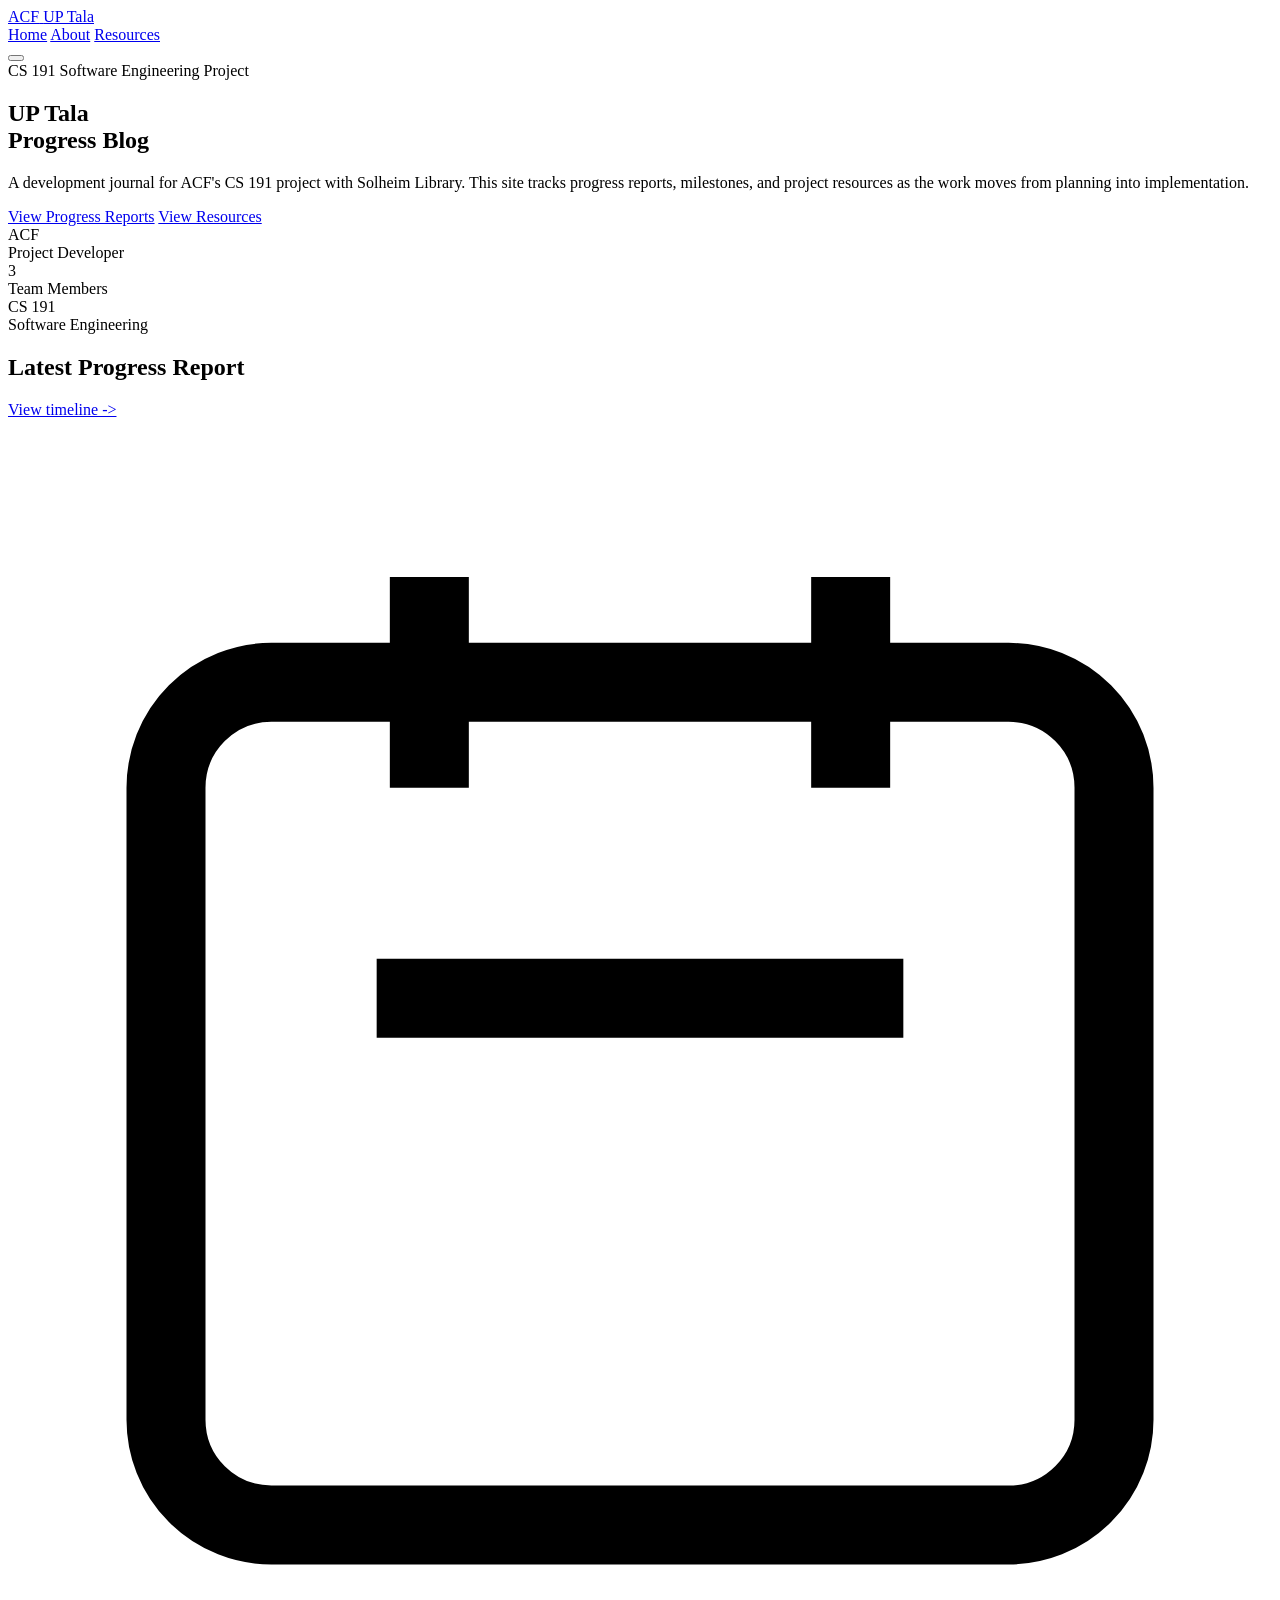
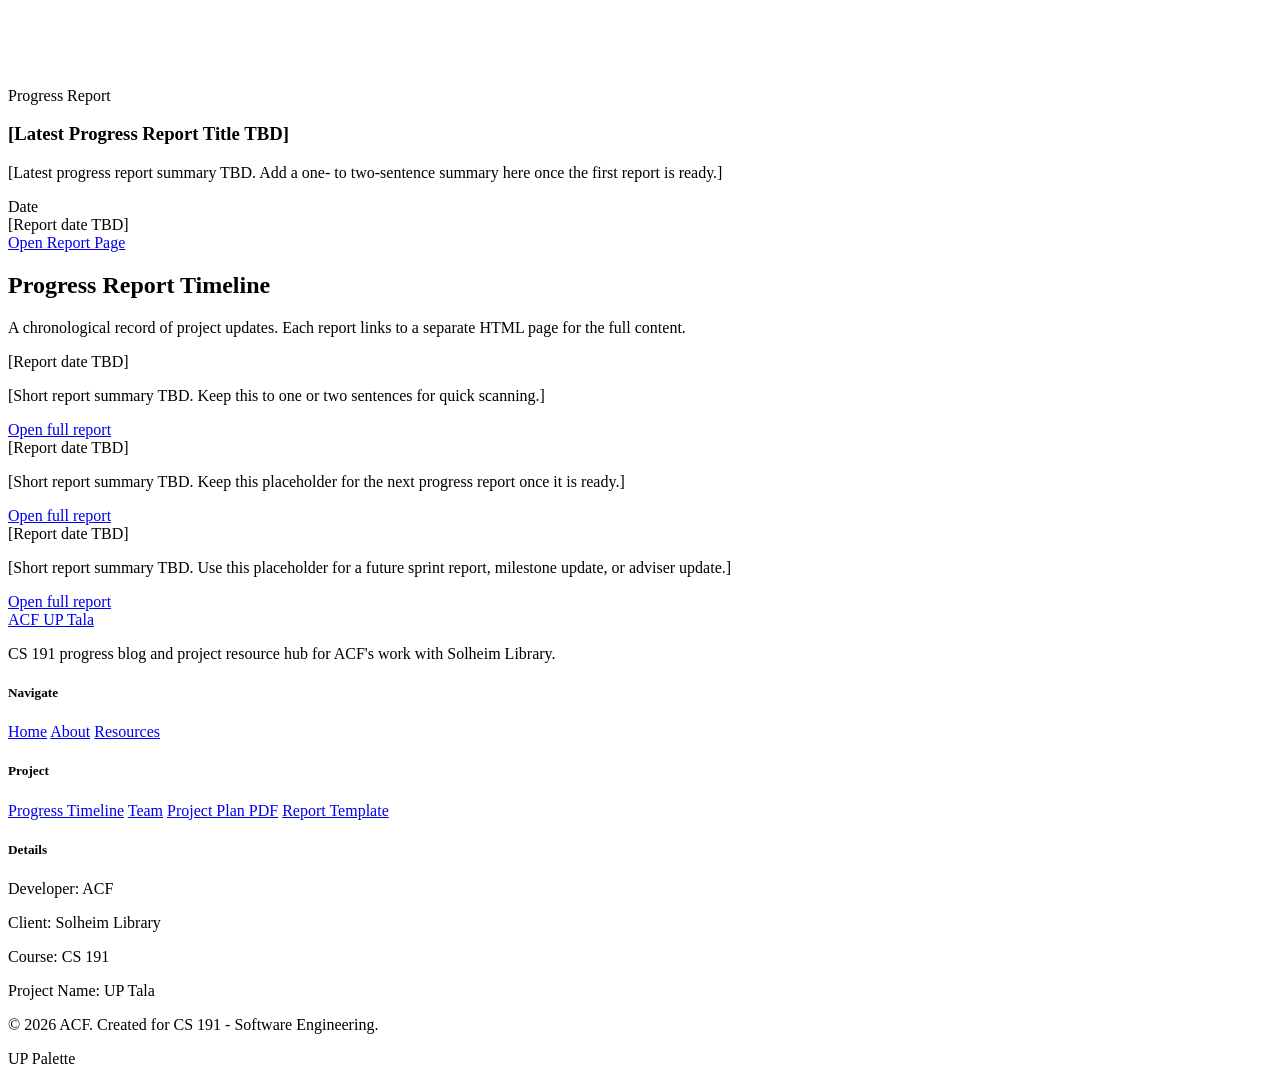
==== index.html @ 13d6b0de "Add files via upload" ====
<!DOCTYPE html>
<html lang="en">
<head>
    <meta charset="UTF-8">
    <meta name="viewport" content="width=device-width, initial-scale=1.0">
    <title>UP Tala | CS 191 Progress Blog</title>
    <link rel="stylesheet" href="css/styles.css">
    <link rel="preconnect" href="https://fonts.googleapis.com">
    <link rel="preconnect" href="https://fonts.gstatic.com" crossorigin>
    <link href="https://fonts.googleapis.com/css2?family=Inter:wght@300;400;500;600;700;800&family=Playfair+Display:wght@600;700;800&display=swap" rel="stylesheet">
</head>
<body>
    <header class="navbar">
        <div class="container nav-container">
            <a href="index.html" class="logo">
                <span class="logo-badge">ACF</span>
                <span class="logo-text">UP Tala</span>
            </a>
            <nav class="nav-links">
                <a href="index.html" class="nav-link active">Home</a>
                <a href="about.html" class="nav-link">About</a>
                <a href="resources.html" class="nav-link">Resources</a>
            </nav>
            <button class="mobile-menu-btn" aria-label="Toggle menu" aria-expanded="false">
                <span></span>
                <span></span>
                <span></span>
            </button>
        </div>
    </header>

    <section class="hero">
        <div class="container hero-content">
            <div class="hero-badge">
                <span class="badge-dot"></span>
                CS 191 Software Engineering Project
            </div>
            <h1 class="hero-title">
                UP Tala<br>
                <span class="hero-accent">Progress Blog</span>
            </h1>
            <p class="hero-subtitle">
                A development journal for ACF's CS 191 project with Solheim Library. This site tracks progress reports, milestones, and project resources as the work moves from planning into implementation.
            </p>
            <div class="hero-actions">
                <a href="#progress" class="btn btn-primary">View Progress Reports</a>
                <a href="resources.html" class="btn btn-secondary">View Resources</a>
            </div>
            <div class="hero-stats">
                <div class="stat">
                    <div class="stat-number">ACF</div>
                    <div class="stat-label">Project Developer</div>
                </div>
                <div class="stat-divider"></div>
                <div class="stat">
                    <div class="stat-number">3</div>
                    <div class="stat-label">Team Members</div>
                </div>
                <div class="stat-divider"></div>
                <div class="stat">
                    <div class="stat-number">CS 191</div>
                    <div class="stat-label">Software Engineering</div>
                </div>
            </div>
        </div>
        <div class="hero-decoration" aria-hidden="true"></div>
    </section>

    <section class="featured-section">
        <div class="container">
            <div class="section-header">
                <h2 class="section-title">Latest Progress Report</h2>
                <a href="#progress" class="section-link">View timeline -&gt;</a>
            </div>
            <article class="featured-post">
                <div class="featured-image">
                    <div class="featured-image-fallback">
                        <svg viewBox="0 0 24 24" fill="none" stroke="currentColor" stroke-width="1.5">
                            <path d="M8 7V3m8 4V3m-9 8h10M5 21h14a2 2 0 002-2V7a2 2 0 00-2-2H5a2 2 0 00-2 2v12a2 2 0 002 2z"/>
                        </svg>
                    </div>
                </div>
                <div class="featured-content">
                    <div class="post-category featured-category">Progress Report</div>
                    <h3 class="featured-title">[Latest Progress Report Title TBD]</h3>
                    <p class="featured-excerpt">[Latest progress report summary TBD. Add a one- to two-sentence summary here once the first report is ready.]</p>
                    <div class="post-meta">
                        <div>
                            <div class="author-name">Date</div>
                            <div class="post-date">[Report date TBD]</div>
                        </div>
                        <a href="report-template.html" class="btn btn-outline">Open Report Page</a>
                    </div>
                </div>
            </article>
        </div>
    </section>

    <section id="progress" class="timeline-section">
        <div class="container">
            <div class="section-header center">
                <h2 class="section-title">Progress Report Timeline</h2>
                <p class="section-subtitle">A chronological record of project updates. Each report links to a separate HTML page for the full content.</p>
            </div>
            <div class="timeline">
                <div class="timeline-item">
                    <div class="timeline-dot"></div>
                    <div class="timeline-date">[Report date TBD]</div>
                    <p class="timeline-desc">[Short report summary TBD. Keep this to one or two sentences for quick scanning.]</p>
                    <a href="report-template.html" class="timeline-link">Open full report</a>
                </div>
                <div class="timeline-item">
                    <div class="timeline-dot"></div>
                    <div class="timeline-date">[Report date TBD]</div>
                    <p class="timeline-desc">[Short report summary TBD. Keep this placeholder for the next progress report once it is ready.]</p>
                    <a href="report-template.html" class="timeline-link">Open full report</a>
                </div>
                <div class="timeline-item">
                    <div class="timeline-dot"></div>
                    <div class="timeline-date">[Report date TBD]</div>
                    <p class="timeline-desc">[Short report summary TBD. Use this placeholder for a future sprint report, milestone update, or adviser update.]</p>
                    <a href="report-template.html" class="timeline-link">Open full report</a>
                </div>
            </div>
        </div>
    </section>

    <footer class="footer">
        <div class="container footer-container">
            <div class="footer-brand">
                <a href="index.html" class="logo footer-logo">
                    <span class="logo-badge">ACF</span>
                    <span class="logo-text">UP Tala</span>
                </a>
                <p class="footer-tagline">CS 191 progress blog and project resource hub for ACF's work with Solheim Library.</p>
            </div>
            <div class="footer-links-group">
                <div class="footer-col">
                    <h5>Navigate</h5>
                    <a href="index.html" class="footer-link">Home</a>
                    <a href="about.html" class="footer-link">About</a>
                    <a href="resources.html" class="footer-link">Resources</a>
                </div>
                <div class="footer-col">
                    <h5>Project</h5>
                    <a href="index.html#progress" class="footer-link">Progress Timeline</a>
                    <a href="about.html#team" class="footer-link">Team</a>
                    <a href="resources.html" class="footer-link">Project Plan PDF</a>
                    <a href="report-template.html" class="footer-link">Report Template</a>
                </div>
                <div class="footer-col">
                    <h5>Details</h5>
                    <p class="footer-link" style="cursor:default;">Developer: ACF</p>
                    <p class="footer-link" style="cursor:default;">Client: Solheim Library</p>
                    <p class="footer-link" style="cursor:default;">Course: CS 191</p>
                    <p class="footer-link" style="cursor:default;">Project Name: UP Tala</p>
                </div>
            </div>
        </div>
        <div class="footer-bottom">
            <div class="container footer-bottom-inner">
                <p>&copy; 2026 ACF. Created for CS 191 - Software Engineering.</p>
                <div class="footer-palette">
                    <span class="swatch swatch-red" title="#7b1113 - UP Maroon"></span>
                    <span class="swatch swatch-green" title="#006837 - UP Green"></span>
                    <span class="swatch swatch-white" title="#ffffff - White"></span>
                    <span class="palette-label">UP Palette</span>
                </div>
            </div>
        </div>
    </footer>

    <script src="js/main.js"></script>
</body>
</html>
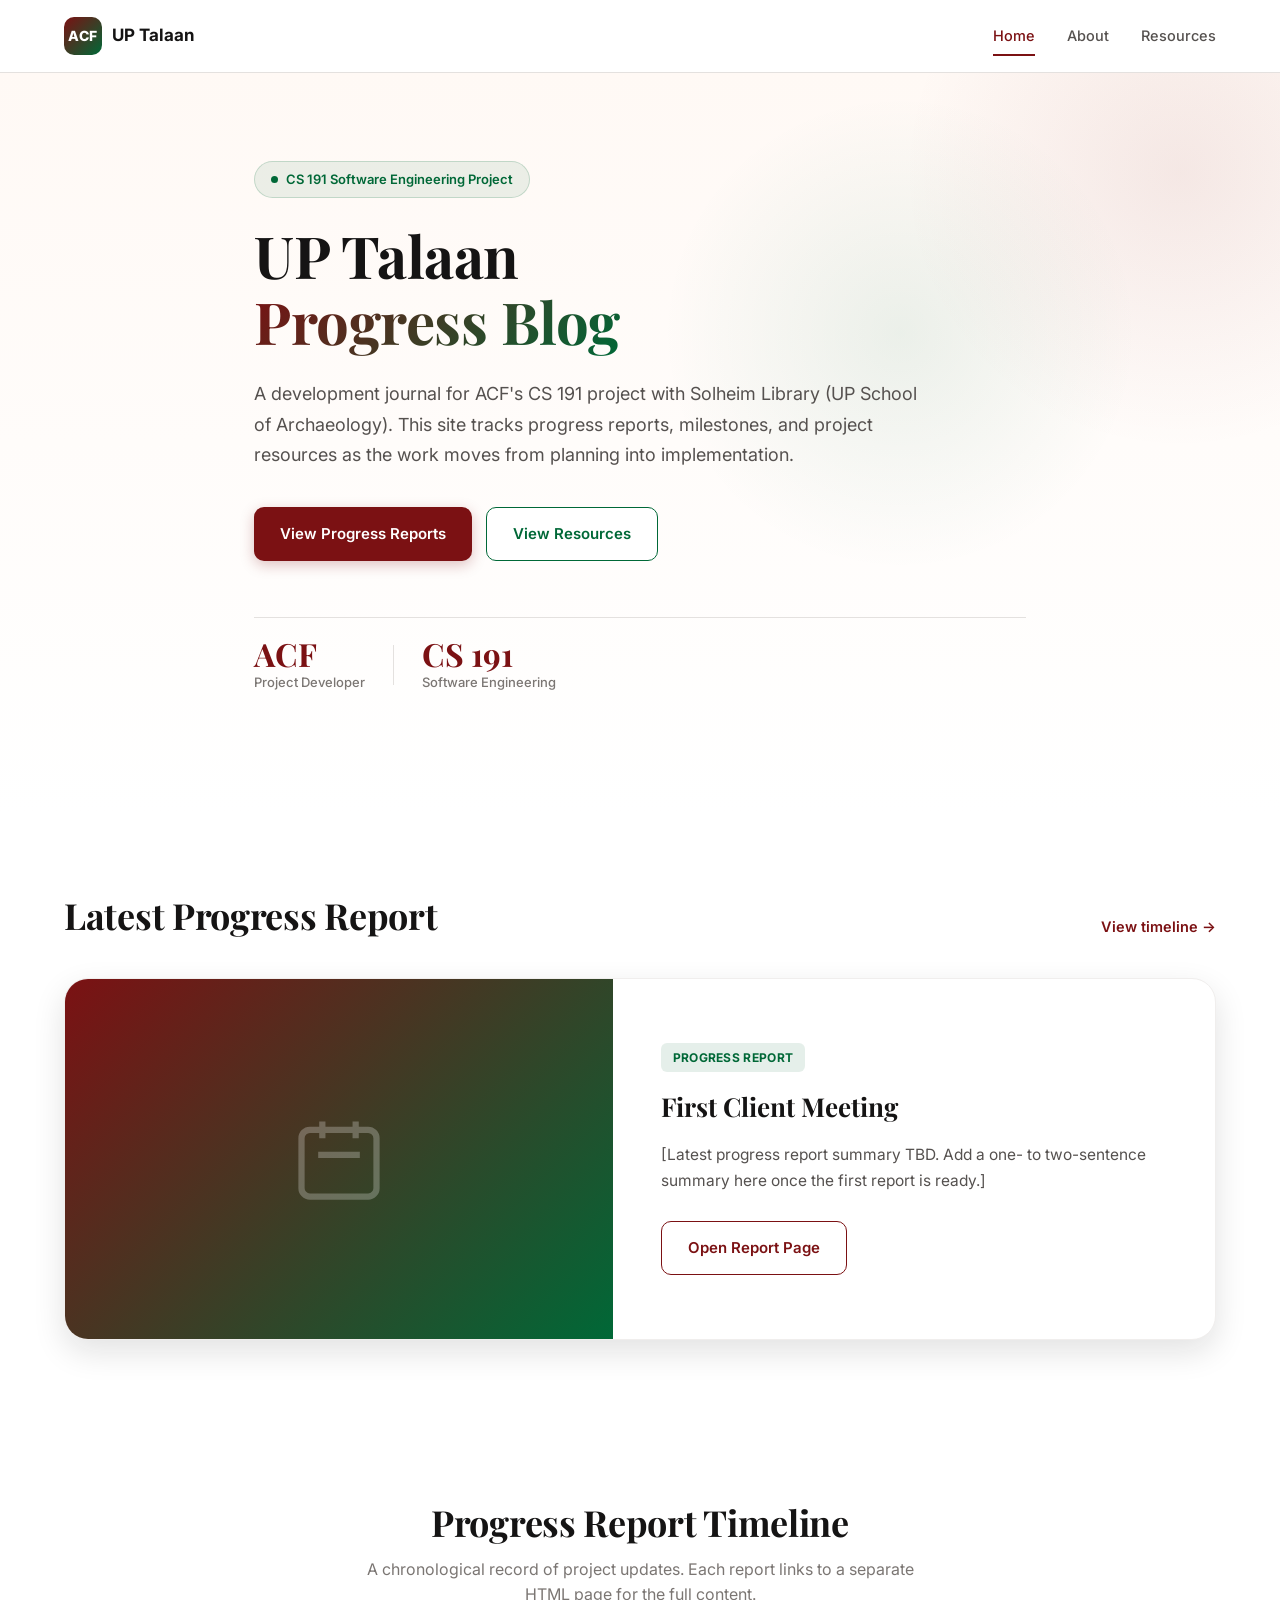
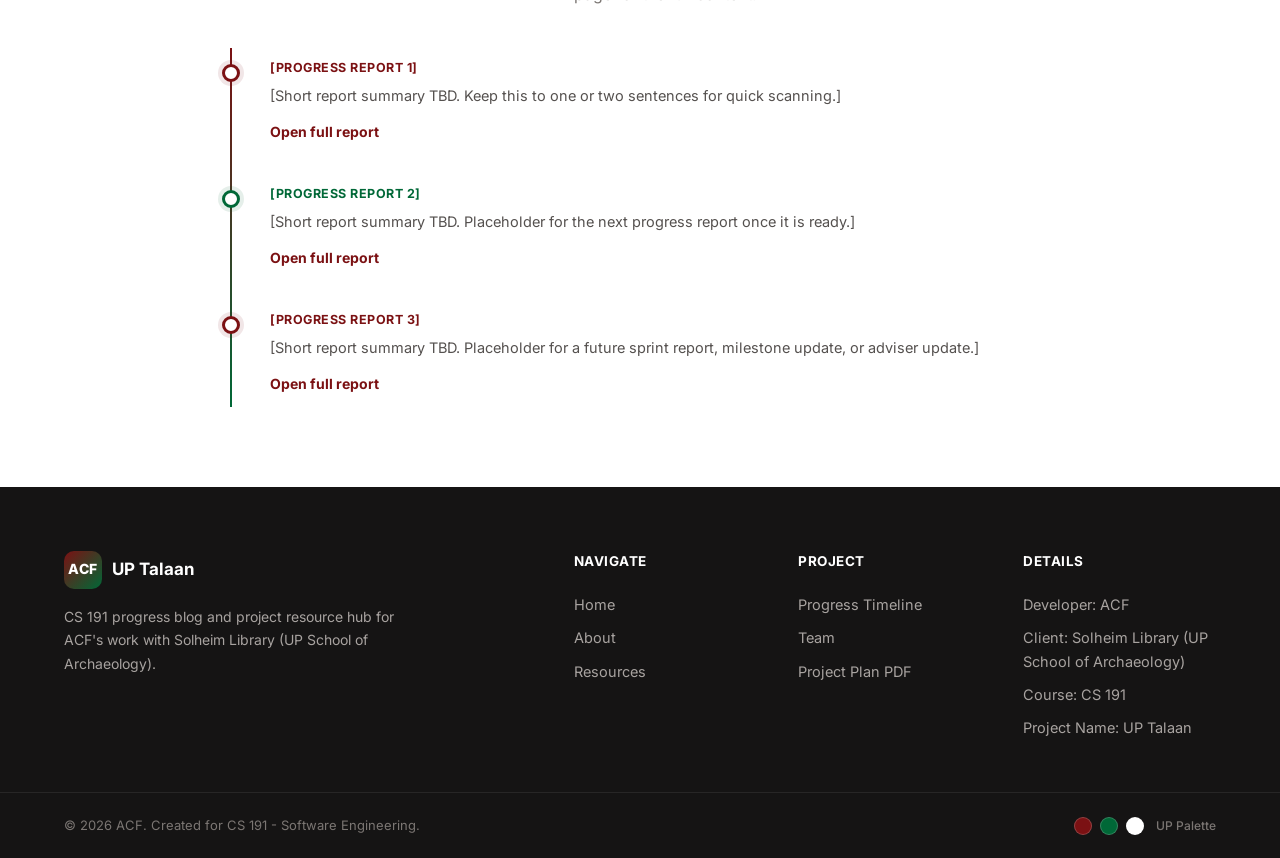
==== commit 79ca6f16: "Sana ok to" ====
--- a/index.html
+++ b/index.html
@@ -3,7 +3,7 @@
 <head>
     <meta charset="UTF-8">
     <meta name="viewport" content="width=device-width, initial-scale=1.0">
-    <title>UP Tala | CS 191 Progress Blog</title>
+    <title>UP Talaan | CS 191 Progress Blog</title>
     <link rel="stylesheet" href="css/styles.css">
     <link rel="preconnect" href="https://fonts.googleapis.com">
     <link rel="preconnect" href="https://fonts.gstatic.com" crossorigin>
@@ -14,7 +14,7 @@
         <div class="container nav-container">
             <a href="index.html" class="logo">
                 <span class="logo-badge">ACF</span>
-                <span class="logo-text">UP Tala</span>
+                <span class="logo-text">UP Talaan</span>
             </a>
             <nav class="nav-links">
                 <a href="index.html" class="nav-link active">Home</a>
@@ -36,11 +36,11 @@
                 CS 191 Software Engineering Project
             </div>
             <h1 class="hero-title">
-                UP Tala<br>
+                UP Talaan<br>
                 <span class="hero-accent">Progress Blog</span>
             </h1>
             <p class="hero-subtitle">
-                A development journal for ACF's CS 191 project with Solheim Library. This site tracks progress reports, milestones, and project resources as the work moves from planning into implementation.
+                A development journal for ACF's CS 191 project with Solheim Library (UP School of Archaeology). This site tracks progress reports, milestones, and project resources as the work moves from planning into implementation.
             </p>
             <div class="hero-actions">
                 <a href="#progress" class="btn btn-primary">View Progress Reports</a>
@@ -50,11 +50,6 @@
                 <div class="stat">
                     <div class="stat-number">ACF</div>
                     <div class="stat-label">Project Developer</div>
-                </div>
-                <div class="stat-divider"></div>
-                <div class="stat">
-                    <div class="stat-number">3</div>
-                    <div class="stat-label">Team Members</div>
                 </div>
                 <div class="stat-divider"></div>
                 <div class="stat">
@@ -82,14 +77,10 @@
                 </div>
                 <div class="featured-content">
                     <div class="post-category featured-category">Progress Report</div>
-                    <h3 class="featured-title">[Latest Progress Report Title TBD]</h3>
+                    <h3 class="featured-title">First Client Meeting</h3>
                     <p class="featured-excerpt">[Latest progress report summary TBD. Add a one- to two-sentence summary here once the first report is ready.]</p>
                     <div class="post-meta">
-                        <div>
-                            <div class="author-name">Date</div>
-                            <div class="post-date">[Report date TBD]</div>
-                        </div>
-                        <a href="report-template.html" class="btn btn-outline">Open Report Page</a>
+                        <a href="reports/report-1.html" class="btn btn-outline">Open Report Page</a>
                     </div>
                 </div>
             </article>
@@ -105,21 +96,21 @@
             <div class="timeline">
                 <div class="timeline-item">
                     <div class="timeline-dot"></div>
-                    <div class="timeline-date">[Report date TBD]</div>
+                    <div class="timeline-date">[PROGRESS REPORT 1]</div>
                     <p class="timeline-desc">[Short report summary TBD. Keep this to one or two sentences for quick scanning.]</p>
-                    <a href="report-template.html" class="timeline-link">Open full report</a>
+                    <a href="reports/report-1.html" class="timeline-link">Open full report</a>
                 </div>
                 <div class="timeline-item">
                     <div class="timeline-dot"></div>
-                    <div class="timeline-date">[Report date TBD]</div>
-                    <p class="timeline-desc">[Short report summary TBD. Keep this placeholder for the next progress report once it is ready.]</p>
-                    <a href="report-template.html" class="timeline-link">Open full report</a>
+                    <div class="timeline-date">[PROGRESS REPORT 2]</div>
+                    <p class="timeline-desc">[Short report summary TBD. Placeholder for the next progress report once it is ready.]</p>
+                    <a class="timeline-link">Open full report</a>
                 </div>
                 <div class="timeline-item">
                     <div class="timeline-dot"></div>
-                    <div class="timeline-date">[Report date TBD]</div>
-                    <p class="timeline-desc">[Short report summary TBD. Use this placeholder for a future sprint report, milestone update, or adviser update.]</p>
-                    <a href="report-template.html" class="timeline-link">Open full report</a>
+                    <div class="timeline-date">[PROGRESS REPORT 3]</div>
+                    <p class="timeline-desc">[Short report summary TBD. Placeholder for a future sprint report, milestone update, or adviser update.]</p>
+                    <a class="timeline-link">Open full report</a>
                 </div>
             </div>
         </div>
@@ -130,9 +121,9 @@
             <div class="footer-brand">
                 <a href="index.html" class="logo footer-logo">
                     <span class="logo-badge">ACF</span>
-                    <span class="logo-text">UP Tala</span>
+                    <span class="logo-text">UP Talaan</span>
                 </a>
-                <p class="footer-tagline">CS 191 progress blog and project resource hub for ACF's work with Solheim Library.</p>
+                <p class="footer-tagline">CS 191 progress blog and project resource hub for ACF's work with Solheim Library (UP School of Archaeology).</p>
             </div>
             <div class="footer-links-group">
                 <div class="footer-col">
@@ -146,14 +137,13 @@
                     <a href="index.html#progress" class="footer-link">Progress Timeline</a>
                     <a href="about.html#team" class="footer-link">Team</a>
                     <a href="resources.html" class="footer-link">Project Plan PDF</a>
-                    <a href="report-template.html" class="footer-link">Report Template</a>
                 </div>
                 <div class="footer-col">
                     <h5>Details</h5>
                     <p class="footer-link" style="cursor:default;">Developer: ACF</p>
-                    <p class="footer-link" style="cursor:default;">Client: Solheim Library</p>
+                    <p class="footer-link" style="cursor:default;">Client: Solheim Library (UP School of Archaeology)</p>
                     <p class="footer-link" style="cursor:default;">Course: CS 191</p>
-                    <p class="footer-link" style="cursor:default;">Project Name: UP Tala</p>
+                    <p class="footer-link" style="cursor:default;">Project Name: UP Talaan</p>
                 </div>
             </div>
         </div>
--- a/css/styles.css
+++ b/css/styles.css
@@ -0,0 +1,1274 @@
+:root {
+    --up-maroon: #7b1113;
+    --up-maroon-dark: #5c0c0e;
+    --up-maroon-light: #a13a3c;
+    --up-green: #006837;
+    --up-green-dark: #004d28;
+    --up-green-light: #2f8c5f;
+    --white: #ffffff;
+    --cream: #fff9f5;
+    --gray-50: #f8f7f6;
+    --gray-100: #f0eeed;
+    --gray-200: #e4e1df;
+    --gray-300: #cdc9c6;
+    --gray-400: #a8a3a0;
+    --gray-500: #7b7673;
+    --gray-600: #55514f;
+    --gray-700: #3a3736;
+    --gray-800: #252322;
+    --gray-900: #151414;
+    --shadow-sm: 0 1px 2px rgba(20, 16, 14, 0.05);
+    --shadow-md: 0 4px 12px rgba(20, 16, 14, 0.08);
+    --shadow-lg: 0 12px 32px rgba(20, 16, 14, 0.12);
+    --shadow-xl: 0 24px 64px rgba(20, 16, 14, 0.18);
+    --radius-sm: 6px;
+    --radius-md: 10px;
+    --radius-lg: 16px;
+    --radius-xl: 24px;
+    --font-sans: 'Inter', system-ui, -apple-system, sans-serif;
+    --font-serif: 'Playfair Display', Georgia, serif;
+}
+
+* {
+    box-sizing: border-box;
+    margin: 0;
+    padding: 0;
+}
+
+html {
+    scroll-behavior: smooth;
+}
+
+body {
+    font-family: var(--font-sans);
+    color: var(--gray-800);
+    background: var(--white);
+    line-height: 1.6;
+    -webkit-font-smoothing: antialiased;
+    -moz-osx-font-smoothing: grayscale;
+}
+
+a {
+    color: inherit;
+    text-decoration: none;
+}
+
+img {
+    max-width: 100%;
+    display: block;
+}
+
+button {
+    font-family: inherit;
+    cursor: pointer;
+    border: none;
+    background: none;
+}
+
+.container {
+    width: 100%;
+    max-width: 1200px;
+    margin: 0 auto;
+    padding: 0 24px;
+}
+
+.navbar {
+    position: sticky;
+    top: 0;
+    z-index: 100;
+    background: rgba(255, 255, 255, 0.9);
+    backdrop-filter: blur(12px);
+    -webkit-backdrop-filter: blur(12px);
+    border-bottom: 1px solid var(--gray-200);
+}
+
+.nav-container {
+    display: flex;
+    align-items: center;
+    justify-content: space-between;
+    height: 72px;
+}
+
+.logo {
+    display: flex;
+    align-items: center;
+    gap: 10px;
+    font-weight: 700;
+}
+
+.logo-badge {
+    display: inline-flex;
+    align-items: center;
+    justify-content: center;
+    width: 38px;
+    height: 38px;
+    border-radius: 10px;
+    background: linear-gradient(135deg, var(--up-maroon) 0%, var(--up-green) 100%);
+    color: var(--white);
+    font-size: 14px;
+    font-weight: 800;
+    letter-spacing: 0.5px;
+}
+
+.logo-text {
+    font-size: 17px;
+    color: var(--gray-900);
+    font-weight: 700;
+}
+
+.nav-links {
+    display: flex;
+    gap: 32px;
+    align-items: center;
+}
+
+.nav-link {
+    font-size: 14.5px;
+    font-weight: 500;
+    color: var(--gray-600);
+    position: relative;
+    transition: color 0.2s ease;
+    padding: 8px 0;
+}
+
+.nav-link::after {
+    content: '';
+    position: absolute;
+    bottom: 0;
+    left: 0;
+    width: 0;
+    height: 2px;
+    background: var(--up-maroon);
+    transition: width 0.25s ease;
+}
+
+.nav-link:hover,
+.nav-link.active {
+    color: var(--up-maroon);
+}
+
+.nav-link:hover::after,
+.nav-link.active::after {
+    width: 100%;
+}
+
+.mobile-menu-btn {
+    display: none;
+    flex-direction: column;
+    gap: 5px;
+    padding: 8px;
+}
+
+.mobile-menu-btn span {
+    width: 22px;
+    height: 2px;
+    background: var(--gray-700);
+    border-radius: 2px;
+    transition: all 0.2s ease;
+}
+
+.hero {
+    position: relative;
+    padding: 88px 0 100px;
+    background: linear-gradient(180deg, var(--cream) 0%, var(--white) 100%);
+    overflow: hidden;
+}
+
+.hero-decoration {
+    position: absolute;
+    top: -180px;
+    right: -180px;
+    width: 560px;
+    height: 560px;
+    background: radial-gradient(circle, rgba(123, 17, 19, 0.08) 0%, transparent 70%);
+    border-radius: 50%;
+    pointer-events: none;
+}
+
+.hero-decoration::before {
+    content: '';
+    position: absolute;
+    bottom: -120px;
+    left: -240px;
+    width: 480px;
+    height: 480px;
+    background: radial-gradient(circle, rgba(0, 104, 55, 0.08) 0%, transparent 70%);
+    border-radius: 50%;
+}
+
+.hero-content {
+    position: relative;
+    z-index: 1;
+    max-width: 820px;
+}
+
+.hero-badge {
+    display: inline-flex;
+    align-items: center;
+    gap: 8px;
+    padding: 7px 16px;
+    background: rgba(0, 104, 55, 0.08);
+    color: var(--up-green);
+    border-radius: 999px;
+    font-size: 13px;
+    font-weight: 600;
+    margin-bottom: 24px;
+    border: 1px solid rgba(0, 104, 55, 0.18);
+}
+
+.badge-dot {
+    width: 7px;
+    height: 7px;
+    border-radius: 50%;
+    background: var(--up-green);
+    animation: pulse 2s ease-in-out infinite;
+}
+
+@keyframes pulse {
+    0%, 100% { opacity: 1; transform: scale(1); }
+    50% { opacity: 0.55; transform: scale(1.25); }
+}
+
+.hero-title {
+    font-family: var(--font-serif);
+    font-size: clamp(36px, 5vw, 58px);
+    font-weight: 700;
+    line-height: 1.15;
+    color: var(--gray-900);
+    margin-bottom: 24px;
+    letter-spacing: -0.5px;
+}
+
+.hero-accent {
+    background: linear-gradient(135deg, var(--up-maroon) 0%, var(--up-green) 100%);
+    -webkit-background-clip: text;
+    -webkit-text-fill-color: transparent;
+    background-clip: text;
+}
+
+.hero-subtitle {
+    font-size: clamp(15px, 1.6vw, 18px);
+    color: var(--gray-600);
+    line-height: 1.7;
+    margin-bottom: 36px;
+    max-width: 680px;
+}
+
+.hero-actions {
+    display: flex;
+    gap: 14px;
+    margin-bottom: 56px;
+    flex-wrap: wrap;
+}
+
+.btn {
+    display: inline-flex;
+    align-items: center;
+    justify-content: center;
+    padding: 14px 26px;
+    border-radius: var(--radius-md);
+    font-size: 15px;
+    font-weight: 600;
+    transition: all 0.2s ease;
+    white-space: nowrap;
+    cursor: pointer;
+}
+
+.btn-primary {
+    background: var(--up-maroon);
+    color: var(--white);
+    box-shadow: 0 4px 14px rgba(123, 17, 19, 0.25);
+}
+
+.btn-primary:hover {
+    background: var(--up-maroon-dark);
+    transform: translateY(-1px);
+    box-shadow: 0 8px 20px rgba(123, 17, 19, 0.3);
+}
+
+.btn-secondary {
+    background: var(--white);
+    color: var(--up-green);
+    border: 1.5px solid var(--up-green);
+}
+
+.btn-secondary:hover {
+    background: var(--up-green);
+    color: var(--white);
+    transform: translateY(-1px);
+}
+
+.btn-outline {
+    background: transparent;
+    color: var(--up-maroon);
+    border: 1.5px solid var(--up-maroon);
+}
+
+.btn-outline:hover {
+    background: var(--up-maroon);
+    color: var(--white);
+}
+
+.hero-stats {
+    display: flex;
+    align-items: center;
+    gap: 28px;
+    padding: 20px 0;
+    border-top: 1px solid var(--gray-200);
+}
+
+.stat {
+    display: flex;
+    flex-direction: column;
+    gap: 2px;
+}
+
+.stat-number {
+    font-family: var(--font-serif);
+    font-size: 32px;
+    font-weight: 700;
+    color: var(--up-maroon);
+    line-height: 1;
+    white-space: nowrap;
+}
+
+.stat-label {
+    font-size: 13px;
+    color: var(--gray-500);
+    font-weight: 500;
+}
+
+.stat-divider {
+    width: 1px;
+    height: 40px;
+    background: var(--gray-200);
+}
+
+section {
+    padding: 80px 0;
+}
+
+.section-header {
+    display: flex;
+    align-items: flex-end;
+    justify-content: space-between;
+    margin-bottom: 40px;
+    gap: 20px;
+    flex-wrap: wrap;
+}
+
+.section-header.center {
+    flex-direction: column;
+    align-items: center;
+    text-align: center;
+    gap: 12px;
+}
+
+.section-title {
+    font-family: var(--font-serif);
+    font-size: clamp(26px, 3.2vw, 36px);
+    font-weight: 700;
+    color: var(--gray-900);
+    letter-spacing: -0.3px;
+    line-height: 1.25;
+}
+
+.section-subtitle {
+    font-size: 16px;
+    color: var(--gray-500);
+    max-width: 560px;
+}
+
+.section-link {
+    font-size: 14.5px;
+    font-weight: 600;
+    color: var(--up-maroon);
+    transition: opacity 0.2s;
+}
+
+.section-link:hover {
+    opacity: 0.8;
+}
+
+.featured-section {
+    background: var(--white);
+}
+
+.featured-post {
+    display: grid;
+    grid-template-columns: 1fr 1.1fr;
+    gap: 0;
+    background: var(--white);
+    border-radius: var(--radius-xl);
+    overflow: hidden;
+    box-shadow: var(--shadow-lg);
+    border: 1px solid var(--gray-100);
+    cursor: pointer;
+    transition: transform 0.25s ease, box-shadow 0.25s ease;
+}
+
+.featured-post:hover {
+    transform: translateY(-3px);
+    box-shadow: var(--shadow-xl);
+}
+
+.featured-image {
+    position: relative;
+    background: linear-gradient(135deg, var(--up-maroon) 0%, var(--up-green) 100%);
+    min-height: 360px;
+    overflow: hidden;
+}
+
+.featured-image img {
+    width: 100%;
+    height: 100%;
+    object-fit: cover;
+}
+
+.featured-image-fallback {
+    position: absolute;
+    inset: 0;
+    display: flex;
+    align-items: center;
+    justify-content: center;
+    color: rgba(255, 255, 255, 0.25);
+}
+
+.featured-image-fallback svg {
+    width: 100px;
+    height: 100px;
+}
+
+.featured-content {
+    padding: 44px 48px;
+    display: flex;
+    flex-direction: column;
+    justify-content: center;
+    gap: 18px;
+}
+
+.post-category {
+    display: inline-block;
+    padding: 5px 12px;
+    border-radius: 6px;
+    font-size: 12px;
+    font-weight: 700;
+    letter-spacing: 0.3px;
+    text-transform: uppercase;
+    width: fit-content;
+}
+
+.featured-category {
+    background: rgba(0, 104, 55, 0.1);
+    color: var(--up-green);
+}
+
+.cat-architecture {
+    background: rgba(123, 17, 19, 0.08);
+    color: var(--up-maroon);
+}
+
+.cat-backend {
+    background: rgba(123, 17, 19, 0.08);
+    color: var(--up-maroon);
+}
+
+.cat-frontend {
+    background: rgba(0, 104, 55, 0.08);
+    color: var(--up-green);
+}
+
+.cat-milestone {
+    background: rgba(0, 104, 55, 0.1);
+    color: var(--up-green);
+}
+
+.featured-title {
+    font-family: var(--font-serif);
+    font-size: 26px;
+    font-weight: 700;
+    color: var(--gray-900);
+    line-height: 1.3;
+}
+
+.featured-excerpt {
+    font-size: 15.5px;
+    color: var(--gray-600);
+    line-height: 1.7;
+}
+
+.post-meta {
+    display: flex;
+    align-items: center;
+    justify-content: space-between;
+    margin-top: 8px;
+}
+
+.author-pill {
+    display: flex;
+    align-items: center;
+    gap: 12px;
+}
+
+.author-avatar {
+    width: 40px;
+    height: 40px;
+    border-radius: 50%;
+    display: flex;
+    align-items: center;
+    justify-content: center;
+    font-size: 13px;
+    font-weight: 700;
+    color: var(--white);
+    background: linear-gradient(135deg, var(--up-maroon) 0%, var(--up-maroon-light) 100%);
+    flex-shrink: 0;
+}
+
+.author-avatar.green {
+    background: linear-gradient(135deg, var(--up-green) 0%, var(--up-green-light) 100%);
+}
+
+.author-name {
+    font-size: 14px;
+    font-weight: 600;
+    color: var(--gray-800);
+}
+
+.post-date {
+    font-size: 12.5px;
+    color: var(--gray-500);
+}
+
+.modules-section {
+    background: var(--white);
+}
+
+.modules-grid {
+    display: grid;
+    grid-template-columns: repeat(auto-fit, minmax(240px, 1fr));
+    gap: 24px;
+}
+
+.module-card {
+    padding: 32px 28px;
+    background: var(--gray-50);
+    border-radius: var(--radius-lg);
+    border: 1px solid var(--gray-100);
+    transition: all 0.25s ease;
+}
+
+.module-card:hover {
+    transform: translateY(-4px);
+    box-shadow: var(--shadow-md);
+    border-color: var(--gray-200);
+}
+
+.module-icon {
+    width: 52px;
+    height: 52px;
+    border-radius: var(--radius-md);
+    display: flex;
+    align-items: center;
+    justify-content: center;
+    margin-bottom: 18px;
+}
+
+.module-icon svg {
+    width: 26px;
+    height: 26px;
+    color: var(--white);
+}
+
+.icon-red {
+    background: linear-gradient(135deg, var(--up-maroon) 0%, var(--up-maroon-light) 100%);
+}
+
+.icon-green {
+    background: linear-gradient(135deg, var(--up-green) 0%, var(--up-green-light) 100%);
+}
+
+.module-card h3 {
+    font-family: var(--font-serif);
+    font-size: 20px;
+    font-weight: 700;
+    color: var(--gray-900);
+    margin-bottom: 10px;
+}
+
+.module-card p {
+    font-size: 14.5px;
+    color: var(--gray-600);
+    line-height: 1.7;
+}
+
+.tech-stack-section {
+    background: var(--cream);
+}
+
+.tech-grid {
+    margin-bottom: 20px;
+    display: grid;
+    grid-template-columns: repeat(auto-fit, minmax(260px, 1fr));
+    gap: 20px;
+}
+
+.tech-item {
+    padding: 28px 26px;
+    background: var(--white);
+    border-radius: var(--radius-lg);
+    border: 1px solid var(--gray-100);
+    box-shadow: var(--shadow-sm);
+    transition: all 0.25s ease;
+}
+
+.tech-item:hover {
+    transform: translateY(-3px);
+    box-shadow: var(--shadow-md);
+}
+
+.tech-badge {
+    display: inline-block;
+    padding: 4px 11px;
+    border-radius: 6px;
+    font-size: 11.5px;
+    font-weight: 700;
+    letter-spacing: 0.4px;
+    text-transform: uppercase;
+    margin-bottom: 14px;
+}
+
+.tech-red {
+    background: rgba(123, 17, 19, 0.1);
+    color: var(--up-maroon);
+}
+
+.tech-green {
+    background: rgba(0, 104, 55, 0.1);
+    color: var(--up-green);
+}
+
+.tech-item h4 {
+    font-size: 18px;
+    font-weight: 700;
+    color: var(--gray-900);
+    margin-bottom: 6px;
+}
+
+.tech-item p {
+    font-size: 14px;
+    color: var(--gray-500);
+}
+
+.resource-card {
+    color: inherit;
+    display: flex;
+    flex-direction: column;
+    min-height: 230px;
+    text-decoration: none;
+}
+
+.resource-card-disabled {
+    cursor: not-allowed;
+    opacity: 0.55;
+}
+
+.resource-card-disabled:hover {
+    box-shadow: var(--shadow-sm);
+    transform: none;
+}
+
+.resource-action {
+    display: inline-flex;
+    align-items: center;
+    gap: 8px;
+    margin-top: auto;
+    padding-top: 18px;
+    color: var(--up-maroon);
+    font-size: 14px;
+    font-weight: 600;
+}
+
+.resource-action.muted {
+    color: var(--gray-500);
+}
+
+.resource-action svg {
+    width: 18px;
+    height: 18px;
+    flex-shrink: 0;
+}
+
+.subscribe-section {
+    padding: 72px 0;
+    background: linear-gradient(135deg, var(--up-maroon) 0%, var(--up-maroon-dark) 60%, #4a090a 100%);
+    position: relative;
+    overflow: hidden;
+}
+
+.subscribe-section::before {
+    content: '';
+    position: absolute;
+    top: -120px;
+    right: -120px;
+    width: 360px;
+    height: 360px;
+    background: radial-gradient(circle, rgba(255, 255, 255, 0.08) 0%, transparent 70%);
+    border-radius: 50%;
+}
+
+.subscribe-wrap {
+    position: relative;
+    display: flex;
+    align-items: center;
+    justify-content: space-between;
+    gap: 40px;
+    flex-wrap: wrap;
+}
+
+.subscribe-content {
+    flex: 1;
+    min-width: 300px;
+}
+
+.subscribe-title {
+    font-family: var(--font-serif);
+    font-size: clamp(24px, 3vw, 32px);
+    font-weight: 700;
+    color: var(--white);
+    margin-bottom: 10px;
+}
+
+.subscribe-subtitle {
+    font-size: 15.5px;
+    color: rgba(255, 255, 255, 0.8);
+}
+
+.subscribe-form {
+    display: flex;
+    gap: 10px;
+    flex-wrap: wrap;
+    min-width: min(440px, 100%);
+}
+
+.subscribe-input {
+    flex: 1;
+    min-width: 240px;
+    padding: 14px 18px;
+    border-radius: var(--radius-md);
+    border: 1.5px solid rgba(255, 255, 255, 0.2);
+    background: rgba(255, 255, 255, 0.95);
+    font-size: 15px;
+    font-family: inherit;
+    color: var(--gray-800);
+    outline: none;
+    transition: all 0.2s;
+}
+
+.subscribe-input::placeholder {
+    color: var(--gray-400);
+}
+
+.subscribe-input:focus {
+    border-color: var(--up-green);
+    box-shadow: 0 0 0 4px rgba(0, 104, 55, 0.15);
+}
+
+.subscribe-form .btn-primary {
+    background: var(--up-green);
+    box-shadow: 0 4px 14px rgba(0, 104, 55, 0.3);
+}
+
+.subscribe-form .btn-primary:hover {
+    background: var(--up-green-dark);
+}
+
+.subscribe-msg {
+    flex-basis: 100%;
+    font-size: 14px;
+    color: rgba(255, 255, 255, 0.9);
+    min-height: 20px;
+}
+
+.footer {
+    background: var(--gray-900);
+    color: var(--gray-300);
+}
+
+.footer-container {
+    display: grid;
+    grid-template-columns: 1.4fr 2fr;
+    gap: 60px;
+    padding: 64px 24px 48px;
+}
+
+.footer-brand .footer-logo .logo-text {
+    color: var(--white);
+}
+
+.footer-tagline {
+    margin-top: 16px;
+    font-size: 14px;
+    line-height: 1.7;
+    color: var(--gray-400);
+    max-width: 360px;
+}
+
+.footer-links-group {
+    display: grid;
+    grid-template-columns: repeat(3, 1fr);
+    gap: 32px;
+}
+
+.footer-col h5 {
+    font-size: 13.5px;
+    font-weight: 700;
+    color: var(--white);
+    text-transform: uppercase;
+    letter-spacing: 0.5px;
+    margin-bottom: 16px;
+}
+
+.footer-link {
+    display: block;
+    font-size: 14.5px;
+    color: var(--gray-400);
+    padding: 5px 0;
+    transition: color 0.2s;
+}
+
+.footer-link:hover {
+    color: var(--white);
+}
+
+.footer-bottom {
+    border-top: 1px solid rgba(255, 255, 255, 0.08);
+}
+
+.footer-bottom-inner {
+    display: flex;
+    align-items: center;
+    justify-content: space-between;
+    padding: 22px 24px;
+    flex-wrap: wrap;
+    gap: 16px;
+}
+
+.footer-bottom p {
+    font-size: 13px;
+    color: var(--gray-500);
+}
+
+.footer-palette {
+    display: flex;
+    align-items: center;
+    gap: 8px;
+}
+
+.swatch {
+    width: 18px;
+    height: 18px;
+    border-radius: 50%;
+    border: 1.5px solid rgba(255, 255, 255, 0.2);
+}
+
+.swatch-red {
+    background: var(--up-maroon);
+}
+
+.swatch-green {
+    background: var(--up-green);
+}
+
+.swatch-white {
+    background: var(--white);
+}
+
+.palette-label {
+    font-size: 12px;
+    color: var(--gray-500);
+    font-weight: 500;
+    margin-left: 4px;
+}
+
+.page-hero {
+    padding: 72px 0 56px;
+    background: linear-gradient(180deg, var(--cream) 0%, var(--white) 100%);
+    border-bottom: 1px solid var(--gray-100);
+}
+
+.page-hero-content {
+    max-width: 780px;
+}
+
+.breadcrumb {
+    font-size: 13.5px;
+    color: var(--gray-500);
+    margin-bottom: 20px;
+    font-weight: 500;
+}
+
+.breadcrumb a:hover {
+    color: var(--up-maroon);
+}
+
+.breadcrumb-sep {
+    margin: 0 8px;
+    color: var(--gray-300);
+}
+
+.page-title {
+    font-family: var(--font-serif);
+    font-size: clamp(32px, 4.2vw, 46px);
+    font-weight: 700;
+    color: var(--gray-900);
+    line-height: 1.15;
+    margin-bottom: 16px;
+    letter-spacing: -0.5px;
+}
+
+.page-subtitle {
+    font-size: 17px;
+    color: var(--gray-600);
+    line-height: 1.7;
+}
+
+.about-content-section {
+    background: var(--white);
+}
+
+.about-grid {
+    display: grid;
+    grid-template-columns: 1.2fr 1fr;
+    gap: 56px;
+    align-items: start;
+}
+
+.about-content h2 {
+    font-family: var(--font-serif);
+    font-size: 26px;
+    font-weight: 700;
+    color: var(--gray-900);
+    margin-bottom: 14px;
+}
+
+.about-content h2 + p,
+.about-content p {
+    font-size: 15.5px;
+    color: var(--gray-600);
+    line-height: 1.75;
+    margin-bottom: 18px;
+}
+
+.about-content ul {
+    color: var(--gray-600);
+    font-size: 15.5px;
+    line-height: 1.7;
+    margin: 12px 0 22px 22px;
+}
+
+.about-content li {
+    margin-bottom: 8px;
+}
+
+.about-highlight {
+    padding: 24px 28px;
+    background: linear-gradient(135deg, rgba(123, 17, 19, 0.04) 0%, rgba(0, 104, 55, 0.04) 100%);
+    border-left: 4px solid var(--up-maroon);
+    border-radius: 0 var(--radius-md) var(--radius-md) 0;
+    margin: 28px 0;
+}
+
+.about-highlight p {
+    font-style: italic;
+    color: var(--gray-700);
+    margin: 0;
+    font-size: 16px;
+}
+
+.about-sidebar-card {
+    background: var(--gray-50);
+    border: 1px solid var(--gray-100);
+    border-radius: var(--radius-lg);
+    padding: 32px 28px;
+}
+
+.about-sidebar-card h3 {
+    font-family: var(--font-serif);
+    font-size: 20px;
+    font-weight: 700;
+    color: var(--gray-900);
+    margin-bottom: 20px;
+}
+
+.info-list {
+    list-style: none;
+}
+
+.info-list li {
+    display: flex;
+    justify-content: space-between;
+    align-items: center;
+    padding: 12px 0;
+    border-bottom: 1px solid var(--gray-200);
+    font-size: 14.5px;
+}
+
+.info-list li:last-child {
+    border-bottom: none;
+}
+
+.info-label {
+    color: var(--gray-500);
+    font-weight: 500;
+}
+
+.info-value {
+    color: var(--gray-800);
+    font-weight: 600;
+    text-align: right;
+}
+
+.team-section {
+    background: var(--gray-50);
+}
+
+.team-grid {
+    display: grid;
+    grid-template-columns: repeat(auto-fit, minmax(240px, 1fr));
+    gap: 24px;
+}
+
+.team-card {
+    background: var(--white);
+    border-radius: var(--radius-lg);
+    padding: 28px 24px;
+    text-align: center;
+    border: 1px solid var(--gray-100);
+    transition: all 0.25s ease;
+}
+
+.team-card:hover {
+    transform: translateY(-3px);
+    box-shadow: var(--shadow-md);
+}
+
+.team-avatar {
+    width: 80px;
+    height: 80px;
+    border-radius: 50%;
+    display: inline-flex;
+    align-items: center;
+    justify-content: center;
+    font-size: 26px;
+    font-weight: 700;
+    color: var(--white);
+    margin-bottom: 18px;
+}
+
+.team-avatar.m1 { background: linear-gradient(135deg, var(--up-maroon) 0%, var(--up-maroon-light) 100%); }
+.team-avatar.m2 { background: linear-gradient(135deg, var(--up-green) 0%, var(--up-green-light) 100%); }
+.team-avatar.m3 { background: linear-gradient(135deg, #8c1f22 0%, #2f8c5f 100%); }
+.team-avatar.m4 { background: linear-gradient(135deg, var(--up-green-dark) 0%, var(--up-maroon-light) 100%); }
+.team-avatar.m5 { background: linear-gradient(135deg, var(--up-maroon) 0%, var(--up-green-dark) 100%); }
+.team-avatar.m6 { background: linear-gradient(135deg, #6b4f1b 0%, var(--up-green) 100%); }
+
+.team-card h4 {
+    font-size: 17px;
+    font-weight: 700;
+    color: var(--gray-900);
+    margin-bottom: 4px;
+}
+
+.team-role {
+    font-size: 13.5px;
+    color: var(--up-maroon);
+    font-weight: 600;
+    margin-bottom: 10px;
+}
+
+.team-bio {
+    font-size: 13.5px;
+    color: var(--gray-500);
+    line-height: 1.6;
+}
+
+.timeline-section {
+    background: var(--white);
+}
+
+.timeline {
+    position: relative;
+    max-width: 860px;
+    margin: 0 auto;
+    padding: 10px 0;
+}
+
+.timeline::before {
+    content: '';
+    position: absolute;
+    left: 20px;
+    top: 0;
+    bottom: 0;
+    width: 2px;
+    background: linear-gradient(180deg, var(--up-maroon) 0%, var(--up-green) 100%);
+}
+
+.timeline-item {
+    position: relative;
+    padding-left: 60px;
+    padding-bottom: 40px;
+}
+
+.timeline-item:last-child {
+    padding-bottom: 0;
+}
+
+.timeline-dot {
+    position: absolute;
+    left: 12px;
+    top: 6px;
+    width: 18px;
+    height: 18px;
+    border-radius: 50%;
+    background: var(--white);
+    border: 3px solid var(--up-maroon);
+    box-shadow: 0 0 0 4px rgba(123, 17, 19, 0.1);
+}
+
+.timeline-item:nth-child(even) .timeline-dot {
+    border-color: var(--up-green);
+    box-shadow: 0 0 0 4px rgba(0, 104, 55, 0.1);
+}
+
+.timeline-date {
+    font-size: 12.5px;
+    font-weight: 700;
+    color: var(--up-maroon);
+    text-transform: uppercase;
+    letter-spacing: 0.5px;
+    margin-bottom: 6px;
+}
+
+.timeline-item:nth-child(even) .timeline-date {
+    color: var(--up-green);
+}
+
+.timeline-title {
+    font-family: var(--font-serif);
+    font-size: 20px;
+    font-weight: 700;
+    color: var(--gray-900);
+    margin-bottom: 8px;
+}
+
+.timeline-desc {
+    font-size: 14.5px;
+    color: var(--gray-600);
+    line-height: 1.7;
+}
+
+.timeline-link {
+    display: inline-flex;
+    margin-top: 12px;
+    color: var(--up-maroon);
+    font-size: 14px;
+    font-weight: 700;
+    transition: color 0.2s ease;
+}
+
+.timeline-link:hover {
+    color: var(--up-green);
+}
+
+.report-date-badge {
+    display: inline-flex;
+    align-items: center;
+    gap: 8px;
+    padding: 6px 14px;
+    background: rgba(123, 17, 19, 0.08);
+    color: var(--up-maroon);
+    border-radius: 999px;
+    font-size: 13px;
+    font-weight: 600;
+    margin-bottom: 20px;
+}
+
+.report-date-badge svg {
+    width: 14px;
+    height: 14px;
+    flex-shrink: 0;
+}
+
+.report-hero-actions {
+    display: flex;
+    align-items: center;
+    gap: 12px;
+    margin-top: 28px;
+    flex-wrap: wrap;
+}
+
+.report-grid {
+    grid-template-columns: 1fr;
+}
+
+.report-content {
+    max-width: 860px;
+    margin: 0 auto;
+}
+
+.report-footer-actions {
+    display: flex;
+    justify-content: space-between;
+    align-items: center;
+    gap: 16px;
+    margin-top: 40px;
+    padding-top: 36px;
+    border-top: 1px solid var(--gray-200);
+    flex-wrap: wrap;
+}
+
+@media (max-width: 968px) {
+    .featured-post {
+        grid-template-columns: 1fr;
+    }
+    .featured-image {
+        min-height: 260px;
+    }
+    .featured-content {
+        padding: 32px 28px;
+    }
+    .about-grid {
+        grid-template-columns: 1fr;
+    }
+    .footer-container {
+        grid-template-columns: 1fr;
+        gap: 40px;
+    }
+    .footer-links-group {
+        grid-template-columns: repeat(3, 1fr);
+    }
+}
+
+@media (max-width: 720px) {
+    section { padding: 60px 0; }
+    .hero { padding: 60px 0 72px; }
+    .nav-links {
+        display: none;
+        position: absolute;
+        top: 72px;
+        left: 0;
+        right: 0;
+        flex-direction: column;
+        background: var(--white);
+        padding: 18px 24px;
+        border-bottom: 1px solid var(--gray-200);
+        gap: 4px;
+    }
+    .nav-links.open { display: flex; }
+    .mobile-menu-btn { display: flex; }
+    .hero-stats { gap: 18px; flex-wrap: wrap; }
+    .stat-divider { display: none; }
+    .section-header { align-items: flex-start; }
+    .footer-links-group { grid-template-columns: repeat(2, 1fr); }
+    .subscribe-wrap { flex-direction: column; align-items: flex-start; }
+}
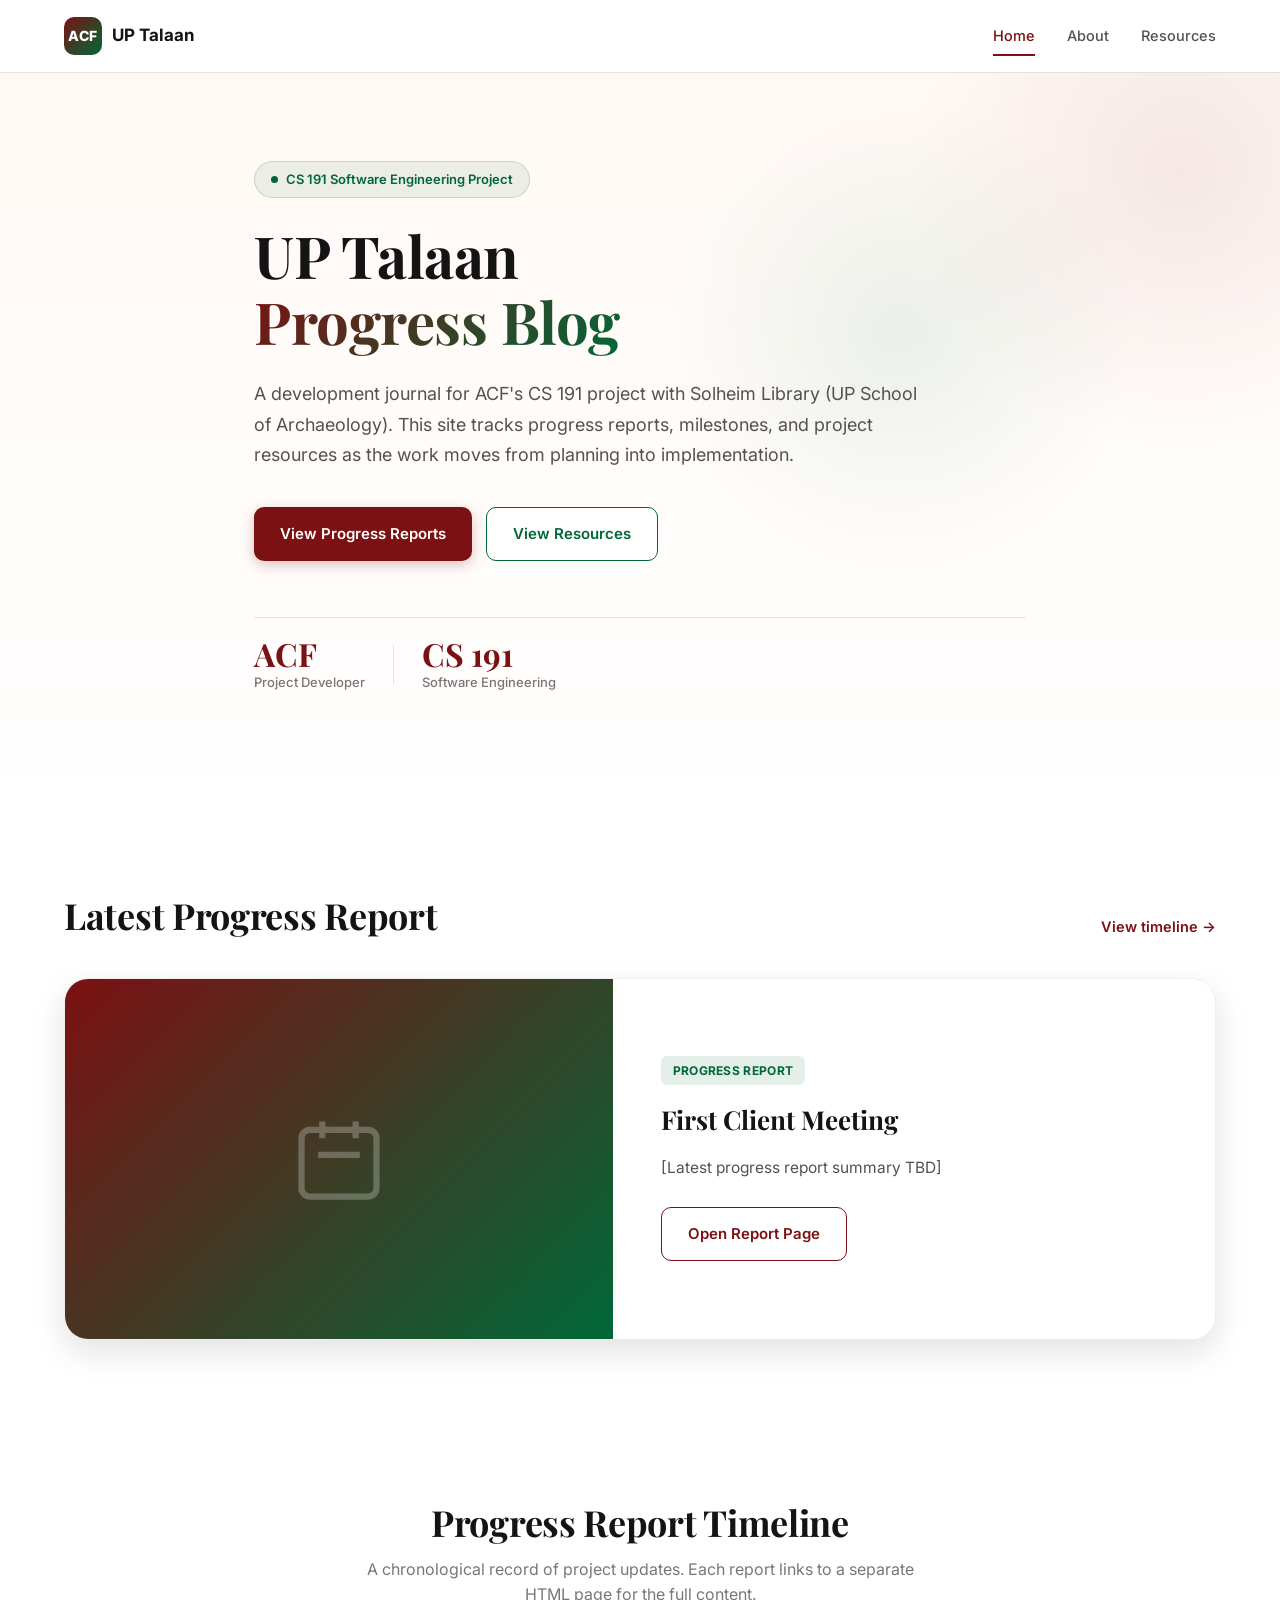
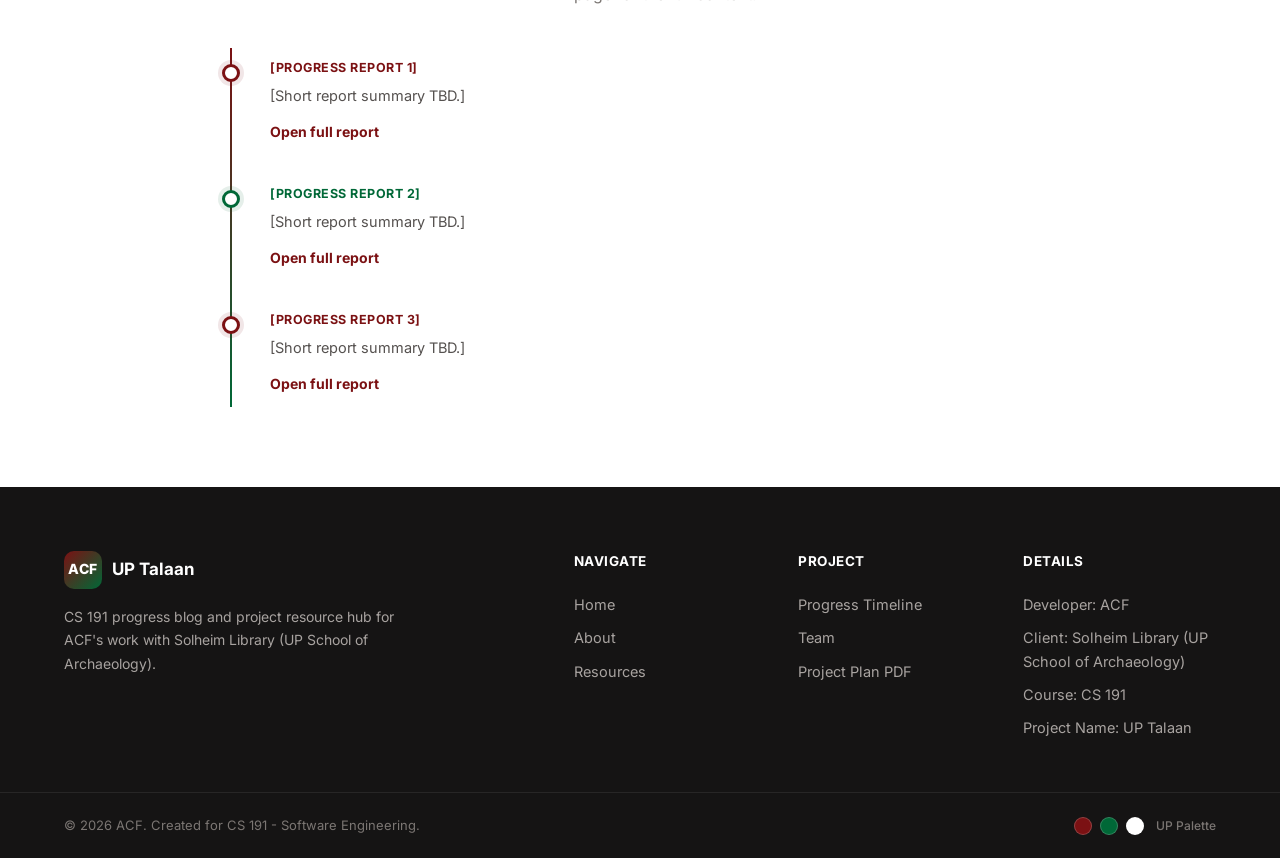
==== commit 0612adc7: "Edit" ====
--- a/index.html
+++ b/index.html
@@ -78,7 +78,7 @@
                 <div class="featured-content">
                     <div class="post-category featured-category">Progress Report</div>
                     <h3 class="featured-title">First Client Meeting</h3>
-                    <p class="featured-excerpt">[Latest progress report summary TBD. Add a one- to two-sentence summary here once the first report is ready.]</p>
+                    <p class="featured-excerpt">[Latest progress report summary TBD]</p>
                     <div class="post-meta">
                         <a href="reports/report-1.html" class="btn btn-outline">Open Report Page</a>
                     </div>
@@ -97,19 +97,19 @@
                 <div class="timeline-item">
                     <div class="timeline-dot"></div>
                     <div class="timeline-date">[PROGRESS REPORT 1]</div>
-                    <p class="timeline-desc">[Short report summary TBD. Keep this to one or two sentences for quick scanning.]</p>
+                    <p class="timeline-desc">[Short report summary TBD.]</p>
                     <a href="reports/report-1.html" class="timeline-link">Open full report</a>
                 </div>
                 <div class="timeline-item">
                     <div class="timeline-dot"></div>
                     <div class="timeline-date">[PROGRESS REPORT 2]</div>
-                    <p class="timeline-desc">[Short report summary TBD. Placeholder for the next progress report once it is ready.]</p>
+                    <p class="timeline-desc">[Short report summary TBD.]</p>
                     <a class="timeline-link">Open full report</a>
                 </div>
                 <div class="timeline-item">
                     <div class="timeline-dot"></div>
                     <div class="timeline-date">[PROGRESS REPORT 3]</div>
-                    <p class="timeline-desc">[Short report summary TBD. Placeholder for a future sprint report, milestone update, or adviser update.]</p>
+                    <p class="timeline-desc">[Short report summary TBD.]</p>
                     <a class="timeline-link">Open full report</a>
                 </div>
             </div>
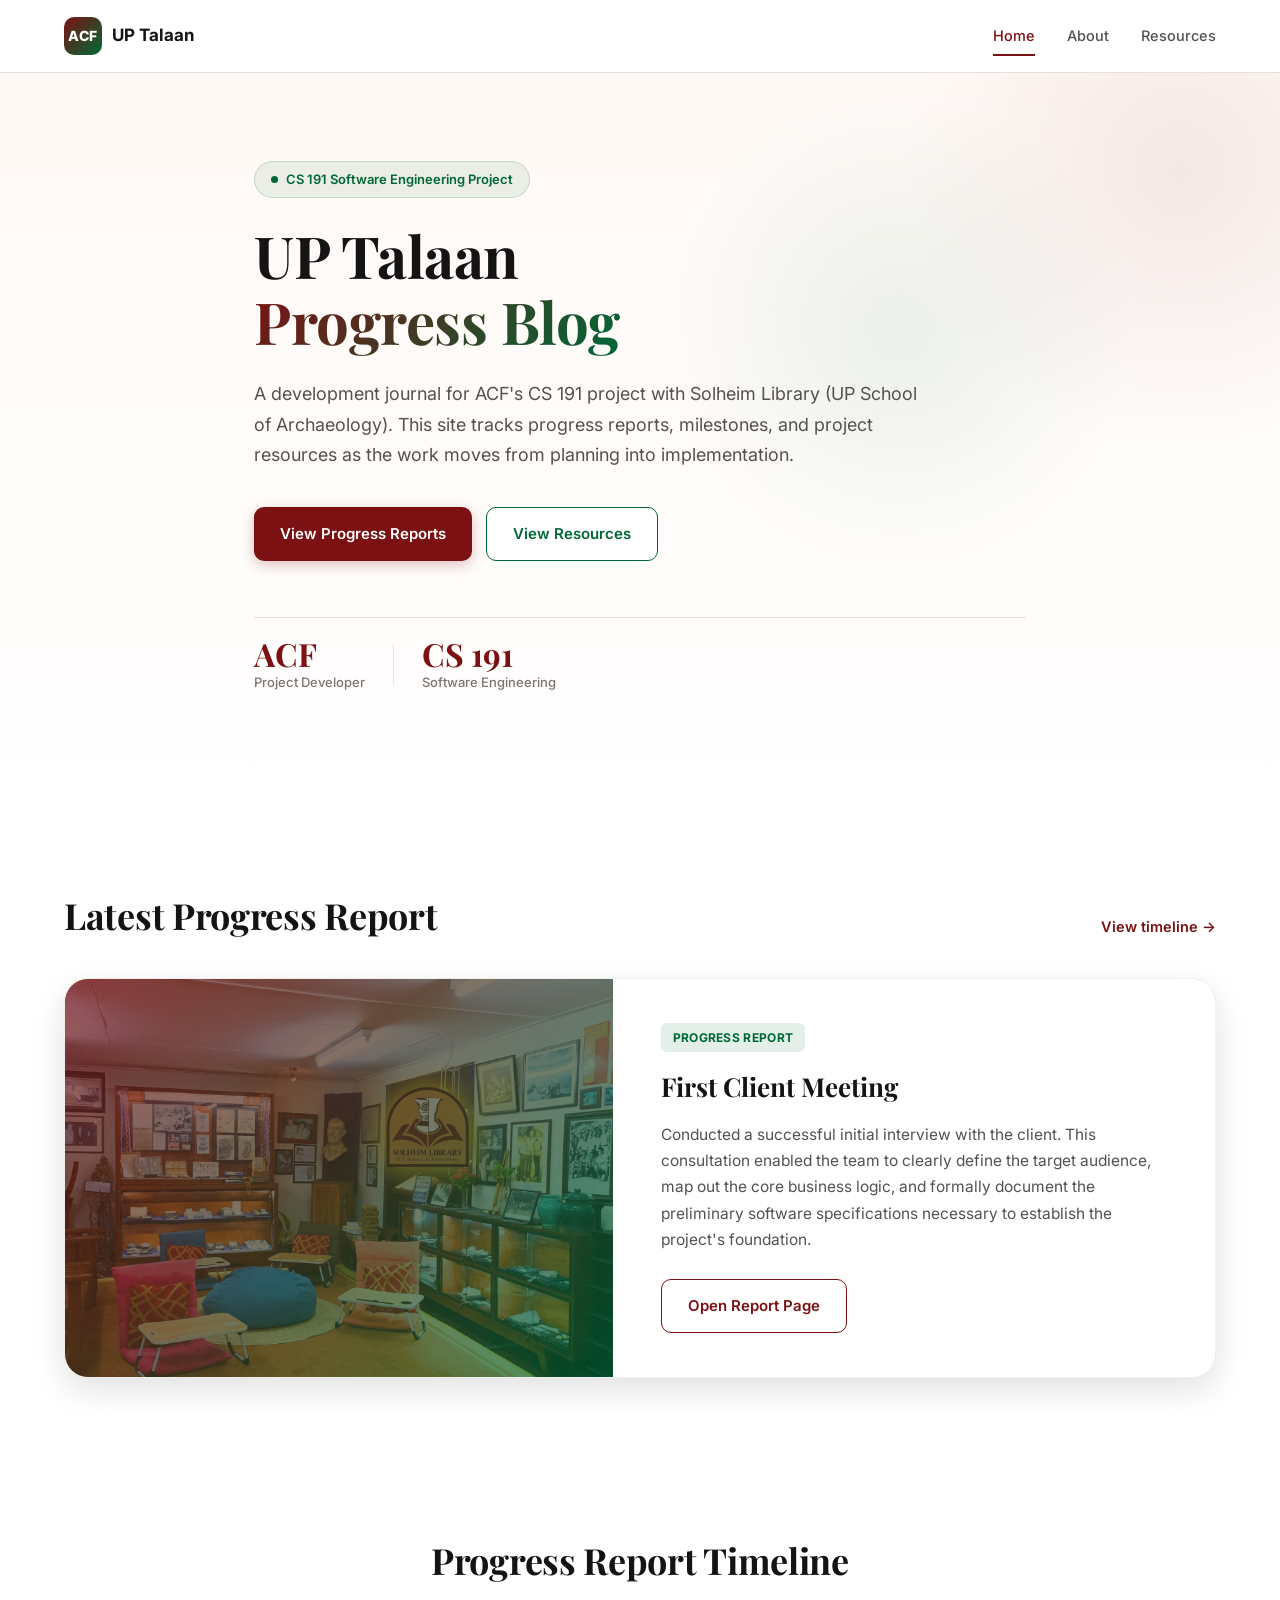
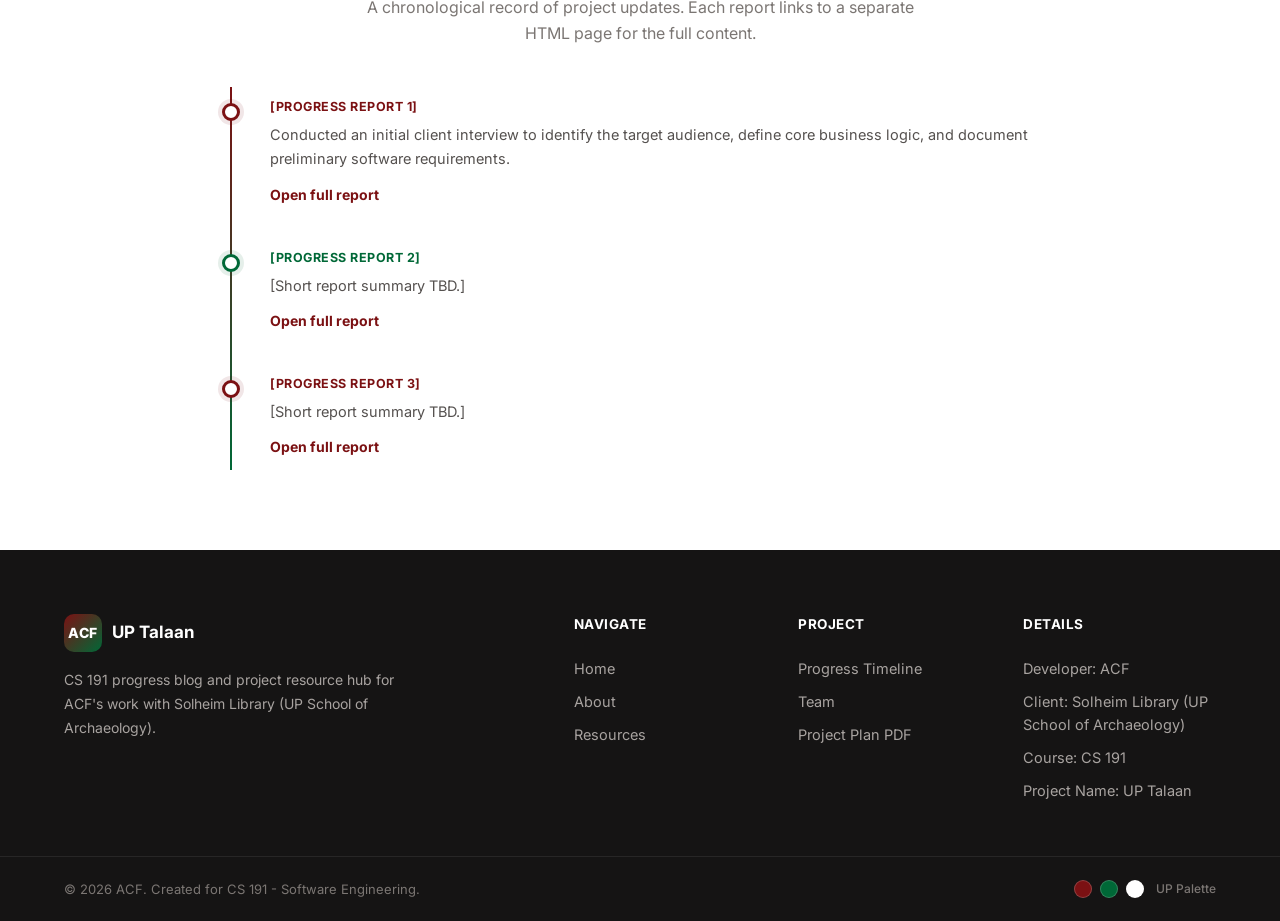
==== commit c41505fb: "Added changes" ====
--- a/index.html
+++ b/index.html
@@ -70,15 +70,13 @@
             <article class="featured-post">
                 <div class="featured-image">
                     <div class="featured-image-fallback">
-                        <svg viewBox="0 0 24 24" fill="none" stroke="currentColor" stroke-width="1.5">
-                            <path d="M8 7V3m8 4V3m-9 8h10M5 21h14a2 2 0 002-2V7a2 2 0 00-2-2H5a2 2 0 00-2 2v12a2 2 0 002 2z"/>
-                        </svg>
+                        <img src="reports/report-1.jpg">
                     </div>
                 </div>
                 <div class="featured-content">
                     <div class="post-category featured-category">Progress Report</div>
                     <h3 class="featured-title">First Client Meeting</h3>
-                    <p class="featured-excerpt">[Latest progress report summary TBD]</p>
+                    <p class="featured-excerpt">Conducted a successful initial interview with the client. This consultation enabled the team to clearly define the target audience, map out the core business logic, and formally document the preliminary software specifications necessary to establish the project's foundation.</p>
                     <div class="post-meta">
                         <a href="reports/report-1.html" class="btn btn-outline">Open Report Page</a>
                     </div>
@@ -97,7 +95,7 @@
                 <div class="timeline-item">
                     <div class="timeline-dot"></div>
                     <div class="timeline-date">[PROGRESS REPORT 1]</div>
-                    <p class="timeline-desc">[Short report summary TBD.]</p>
+                    <p class="timeline-desc">Conducted an initial client interview to identify the target audience, define core business logic, and document preliminary software requirements.</p>
                     <a href="reports/report-1.html" class="timeline-link">Open full report</a>
                 </div>
                 <div class="timeline-item">
--- a/css/styles.css
+++ b/css/styles.css
@@ -423,6 +423,7 @@
     width: 100%;
     height: 100%;
     object-fit: cover;
+    opacity: 0.3;
 }
 
 .featured-image-fallback {
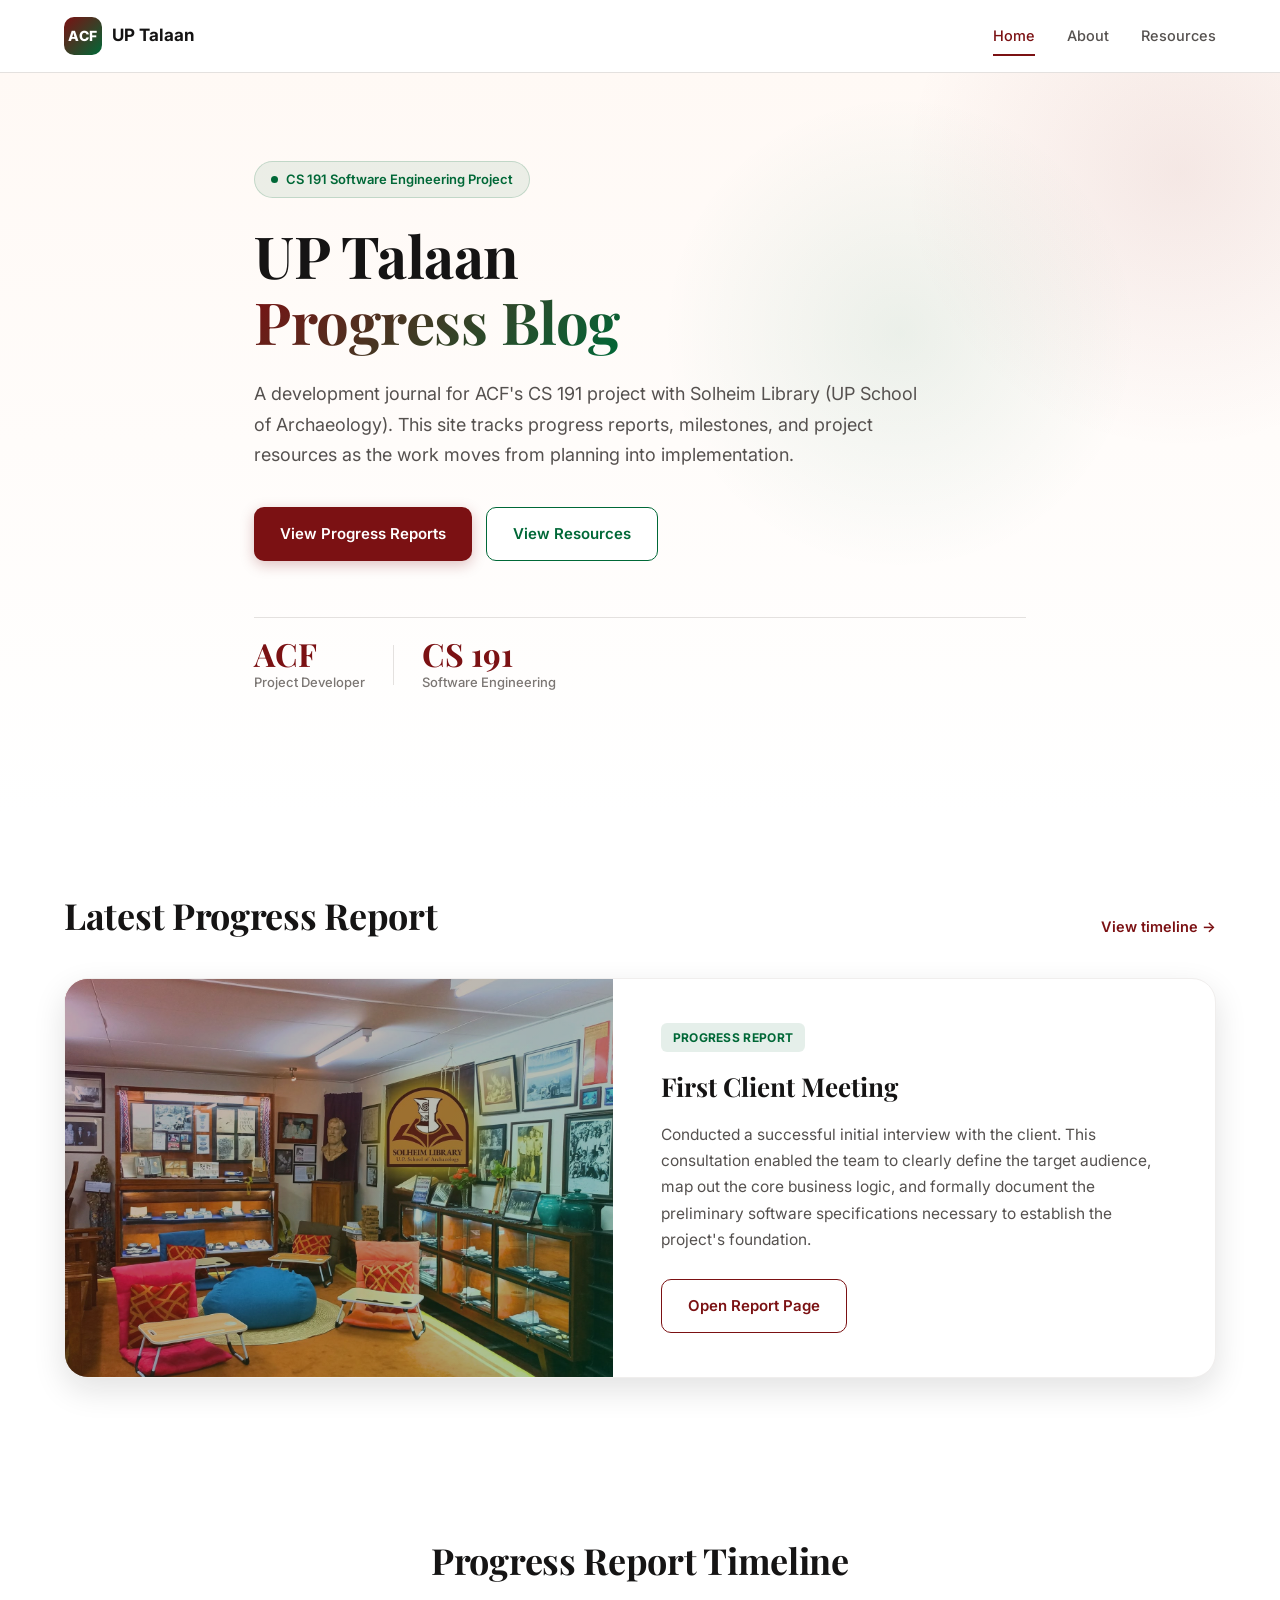
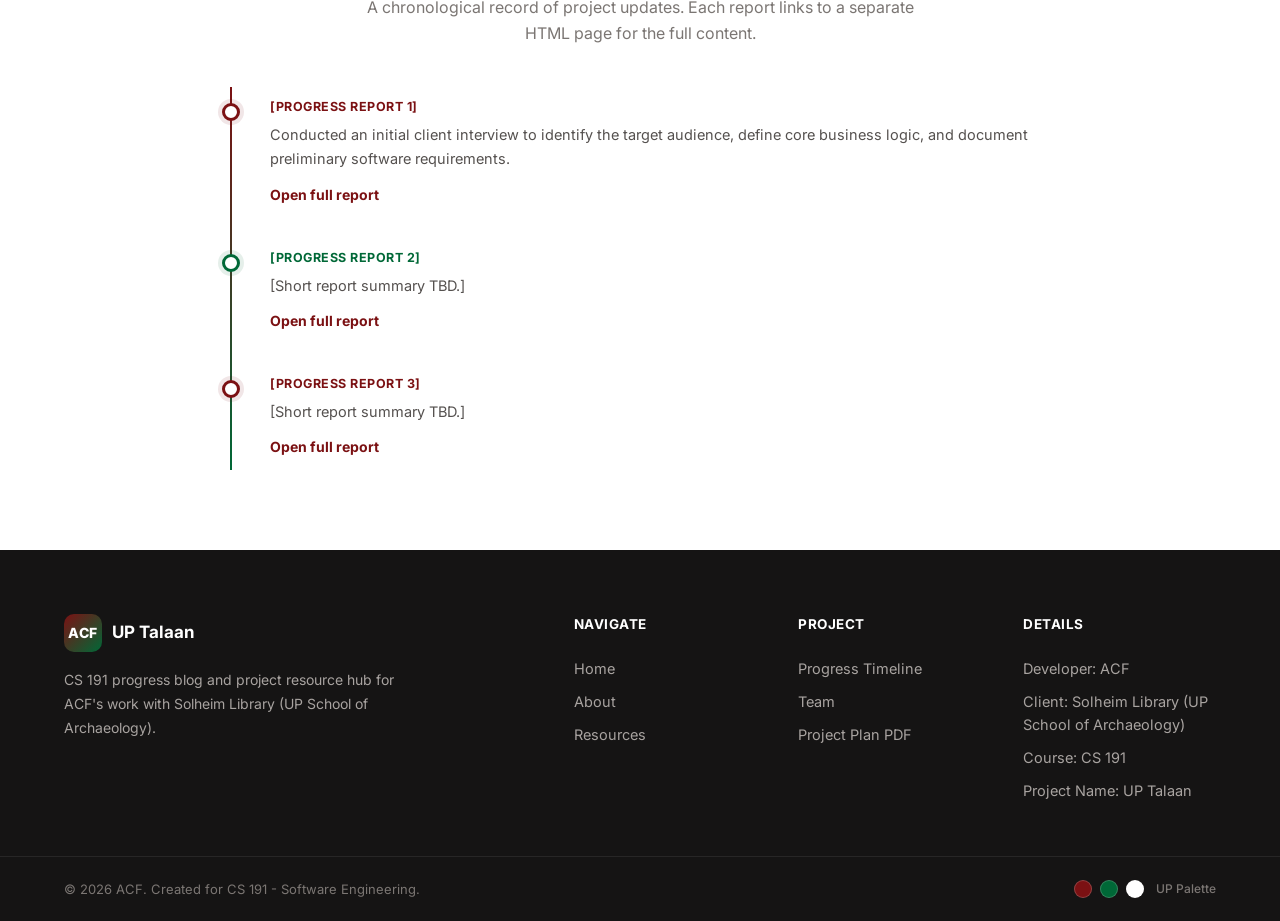
==== commit 9804f4c9: "Added changes" ====
--- a/index.html
+++ b/index.html
@@ -70,7 +70,7 @@
             <article class="featured-post">
                 <div class="featured-image">
                     <div class="featured-image-fallback">
-                        <img src="reports/report-1.jpg">
+                        <img src="pictures/report-1.jpg">
                     </div>
                 </div>
                 <div class="featured-content">
--- a/css/styles.css
+++ b/css/styles.css
@@ -423,7 +423,7 @@
     width: 100%;
     height: 100%;
     object-fit: cover;
-    opacity: 0.3;
+    opacity: 0.65;
 }
 
 .featured-image-fallback {
@@ -1054,8 +1054,8 @@
 }
 
 .team-avatar {
-    width: 80px;
-    height: 80px;
+    width: 150px;
+    height: 150px;
     border-radius: 50%;
     display: inline-flex;
     align-items: center;
@@ -1064,6 +1064,13 @@
     font-weight: 700;
     color: var(--white);
     margin-bottom: 18px;
+}
+
+.team-avatar img {
+    width: 100%;
+    height: 100%;
+    object-fit: cover;
+    border-radius: 50%;
 }
 
 .team-avatar.m1 { background: linear-gradient(135deg, var(--up-maroon) 0%, var(--up-maroon-light) 100%); }
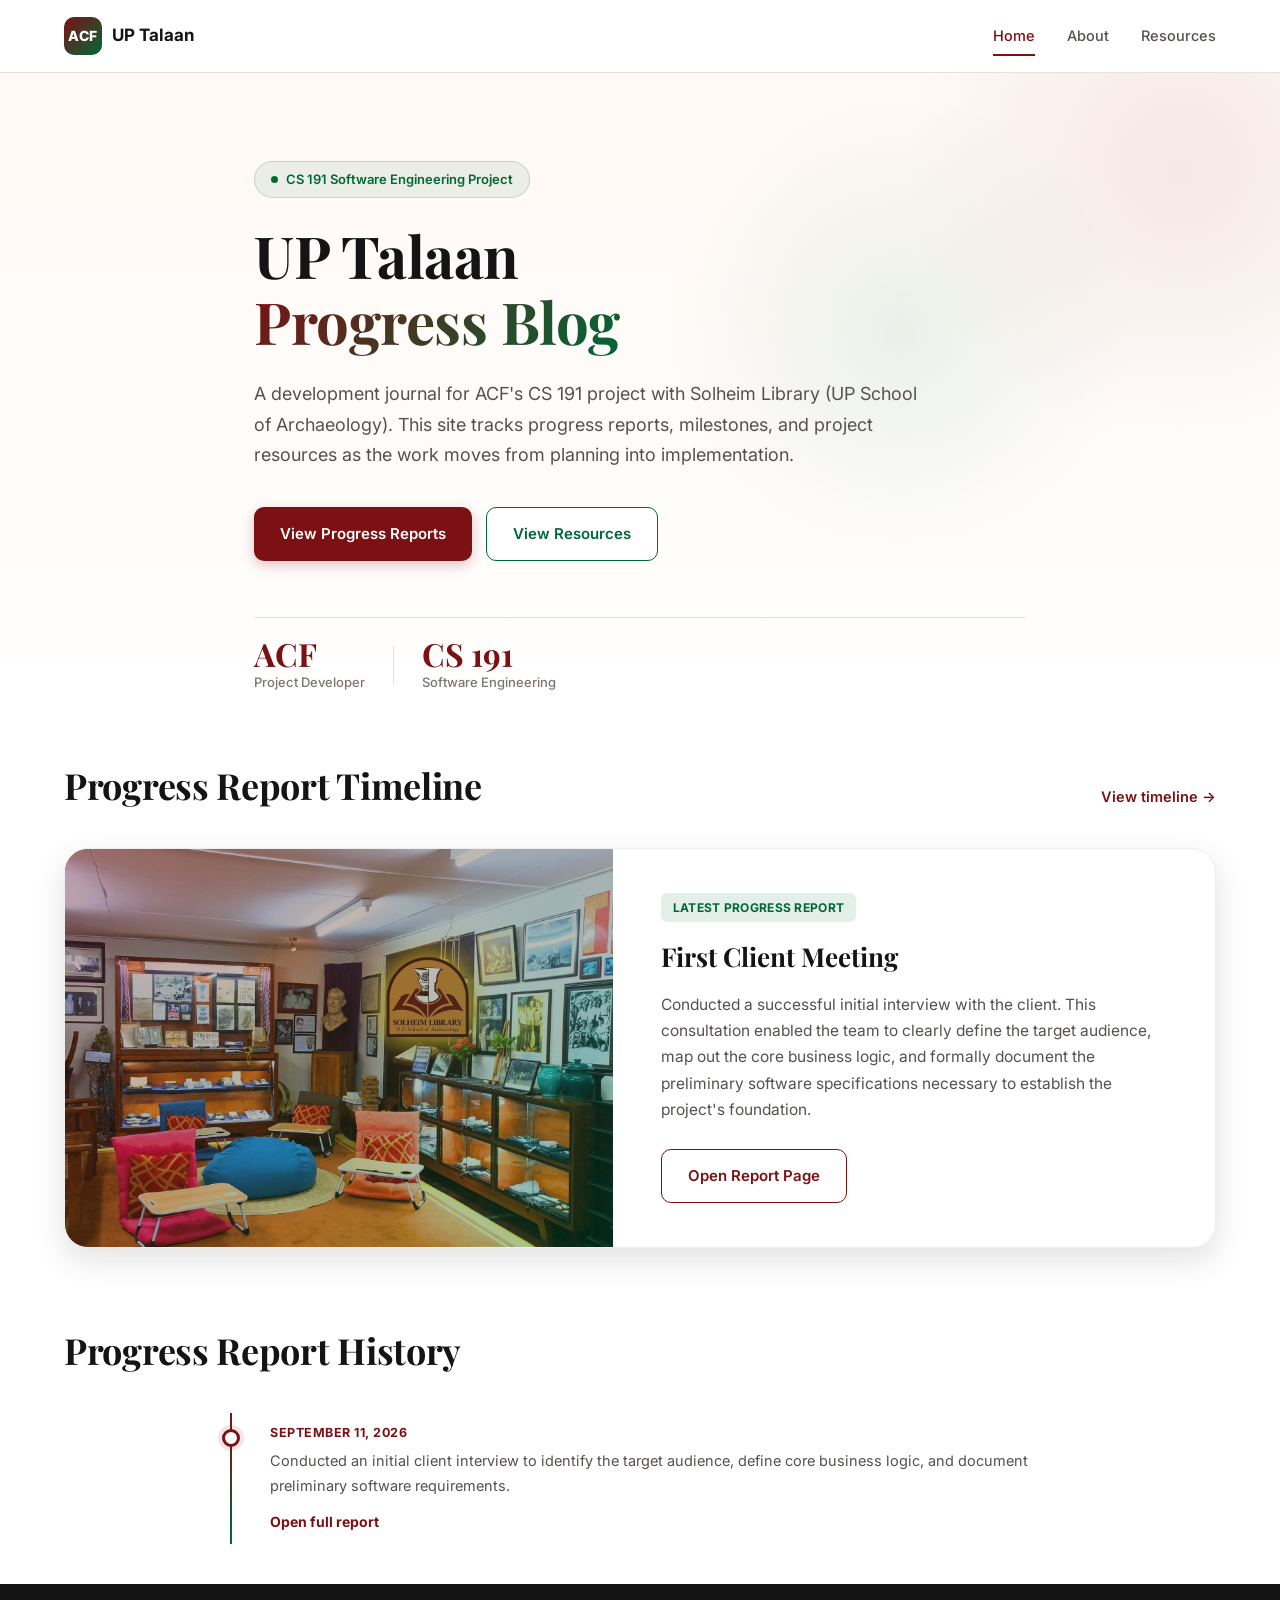
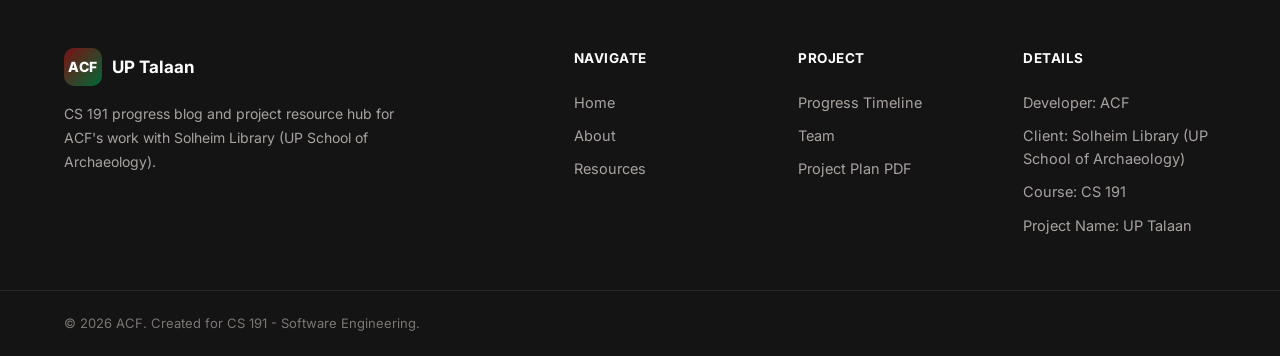
==== commit 95e0b7f9: "More Changes" ====
--- a/index.html
+++ b/index.html
@@ -64,9 +64,10 @@
     <section class="featured-section">
         <div class="container">
             <div class="section-header">
-                <h2 class="section-title">Latest Progress Report</h2>
+                <h2 class="section-title">Progress Report Timeline</h2>
                 <a href="#progress" class="section-link">View timeline -&gt;</a>
             </div>
+
             <article class="featured-post">
                 <div class="featured-image">
                     <div class="featured-image-fallback">
@@ -74,7 +75,7 @@
                     </div>
                 </div>
                 <div class="featured-content">
-                    <div class="post-category featured-category">Progress Report</div>
+                    <div class="post-category featured-category">Latest Progress Report</div>
                     <h3 class="featured-title">First Client Meeting</h3>
                     <p class="featured-excerpt">Conducted a successful initial interview with the client. This consultation enabled the team to clearly define the target audience, map out the core business logic, and formally document the preliminary software specifications necessary to establish the project's foundation.</p>
                     <div class="post-meta">
@@ -87,28 +88,15 @@
 
     <section id="progress" class="timeline-section">
         <div class="container">
-            <div class="section-header center">
-                <h2 class="section-title">Progress Report Timeline</h2>
-                <p class="section-subtitle">A chronological record of project updates. Each report links to a separate HTML page for the full content.</p>
+            <div class="section-header">
+                <h2 class="section-title">Progress Report History</h2>
             </div>
             <div class="timeline">
                 <div class="timeline-item">
                     <div class="timeline-dot"></div>
-                    <div class="timeline-date">[PROGRESS REPORT 1]</div>
+                    <div class="timeline-date">September 11, 2026</div>
                     <p class="timeline-desc">Conducted an initial client interview to identify the target audience, define core business logic, and document preliminary software requirements.</p>
                     <a href="reports/report-1.html" class="timeline-link">Open full report</a>
-                </div>
-                <div class="timeline-item">
-                    <div class="timeline-dot"></div>
-                    <div class="timeline-date">[PROGRESS REPORT 2]</div>
-                    <p class="timeline-desc">[Short report summary TBD.]</p>
-                    <a class="timeline-link">Open full report</a>
-                </div>
-                <div class="timeline-item">
-                    <div class="timeline-dot"></div>
-                    <div class="timeline-date">[PROGRESS REPORT 3]</div>
-                    <p class="timeline-desc">[Short report summary TBD.]</p>
-                    <a class="timeline-link">Open full report</a>
                 </div>
             </div>
         </div>
@@ -148,12 +136,6 @@
         <div class="footer-bottom">
             <div class="container footer-bottom-inner">
                 <p>&copy; 2026 ACF. Created for CS 191 - Software Engineering.</p>
-                <div class="footer-palette">
-                    <span class="swatch swatch-red" title="#7b1113 - UP Maroon"></span>
-                    <span class="swatch swatch-green" title="#006837 - UP Green"></span>
-                    <span class="swatch swatch-white" title="#ffffff - White"></span>
-                    <span class="palette-label">UP Palette</span>
-                </div>
             </div>
         </div>
     </footer>
--- a/css/styles.css
+++ b/css/styles.css
@@ -169,7 +169,7 @@
 
 .hero {
     position: relative;
-    padding: 88px 0 100px;
+    padding: 88px 0 10px;
     background: linear-gradient(180deg, var(--cream) 0%, var(--white) 100%);
     overflow: hidden;
 }
@@ -345,7 +345,7 @@
 }
 
 section {
-    padding: 80px 0;
+    padding: 40px 0;
 }
 
 .section-header {
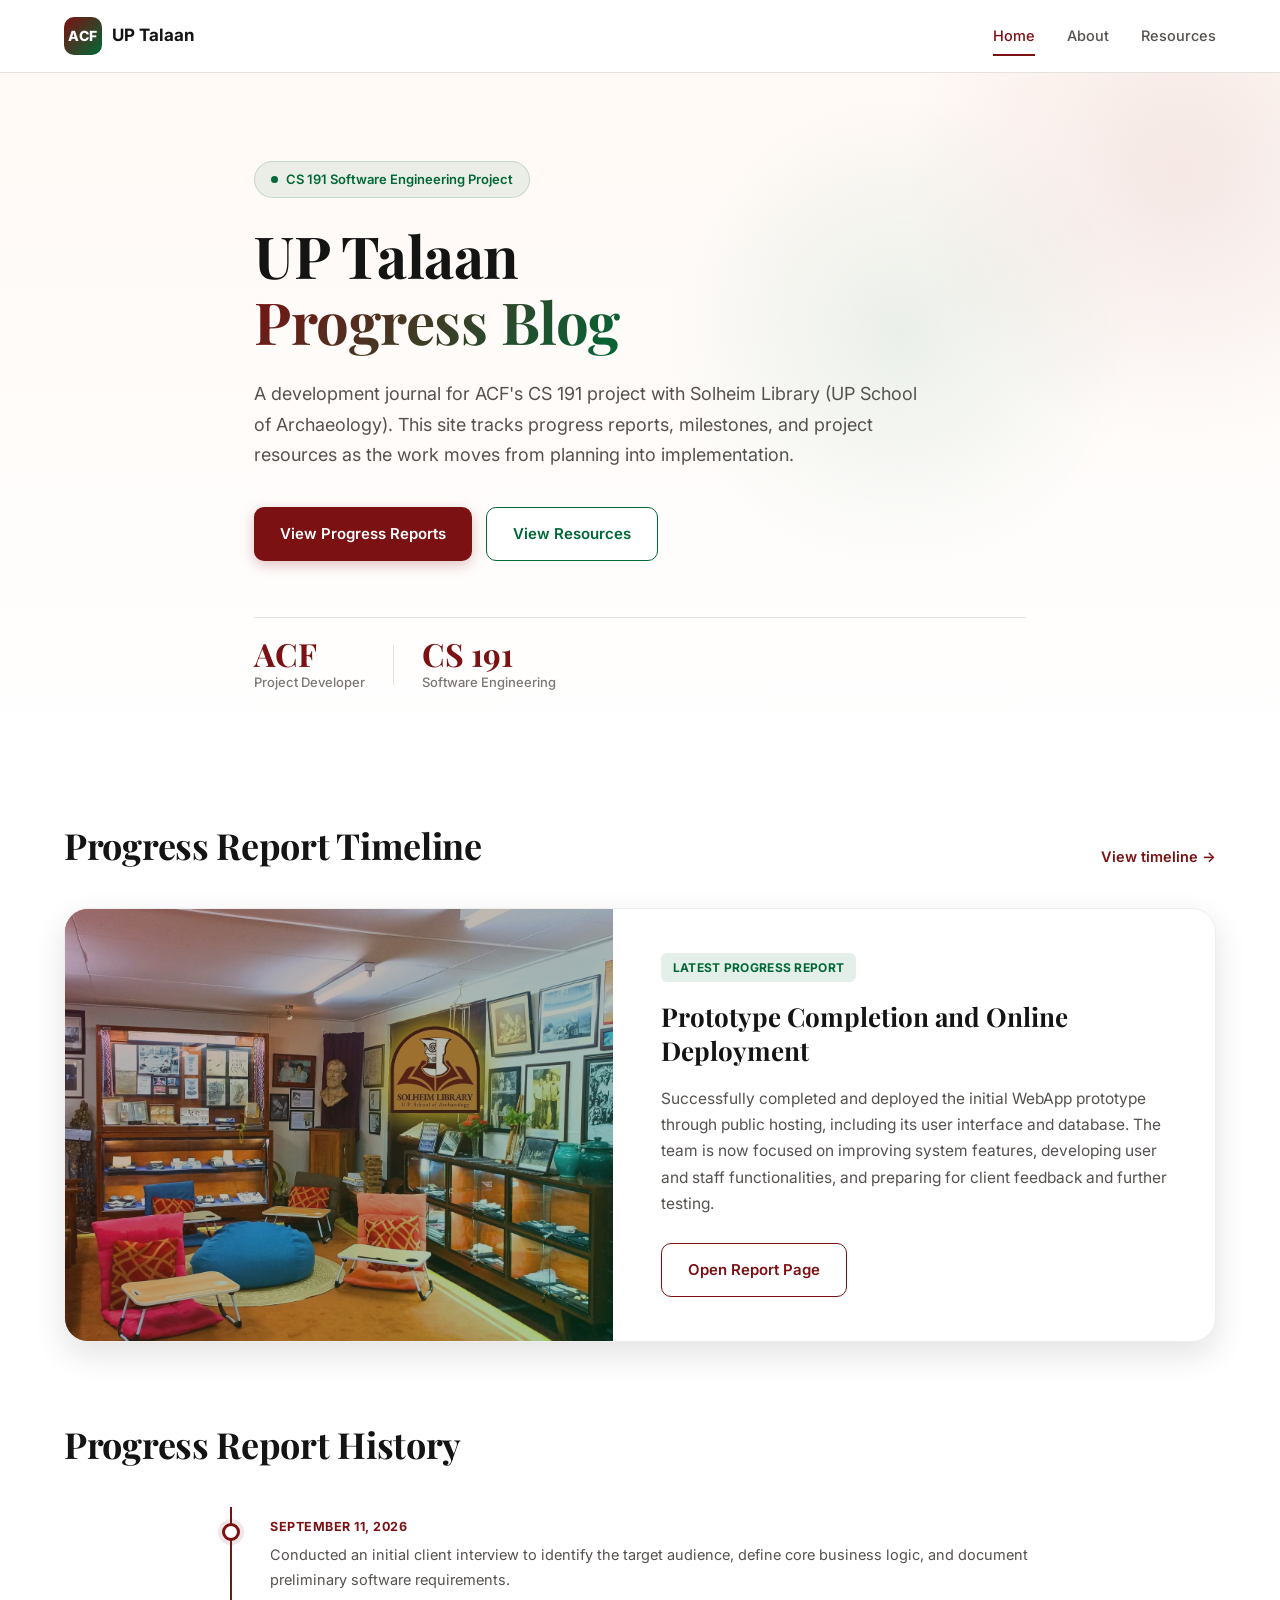
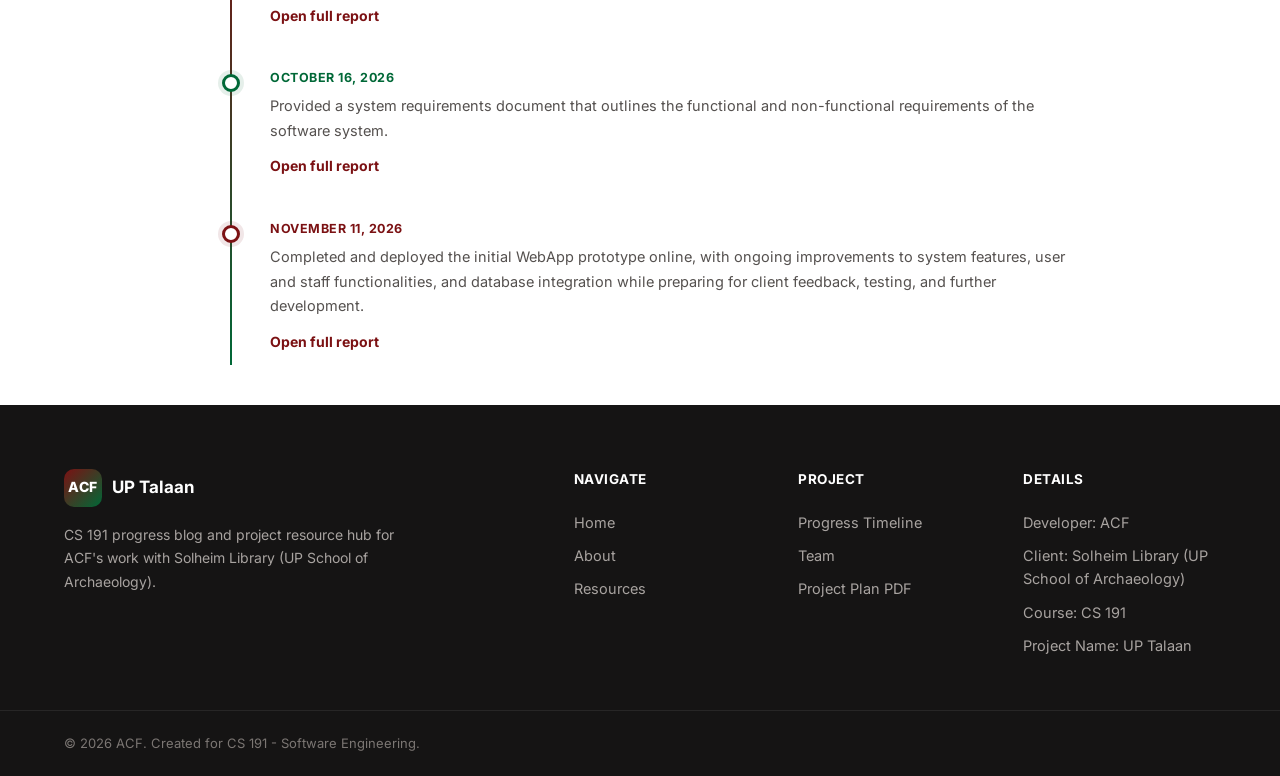
==== commit 65fe75a7: "updated report" ====
--- a/index.html
+++ b/index.html
@@ -76,10 +76,10 @@
                 </div>
                 <div class="featured-content">
                     <div class="post-category featured-category">Latest Progress Report</div>
-                    <h3 class="featured-title">First Client Meeting</h3>
-                    <p class="featured-excerpt">Conducted a successful initial interview with the client. This consultation enabled the team to clearly define the target audience, map out the core business logic, and formally document the preliminary software specifications necessary to establish the project's foundation.</p>
+                    <h3 class="featured-title">Prototype Completion and Online Deployment</h3>
+                    <p class="featured-excerpt">Successfully completed and deployed the initial WebApp prototype through public hosting, including its user interface and database. The team is now focused on improving system features, developing user and staff functionalities, and preparing for client feedback and further testing.</p>
                     <div class="post-meta">
-                        <a href="reports/report-1.html" class="btn btn-outline">Open Report Page</a>
+                        <a href="reports/report-3.html" class="btn btn-outline">Open Report Page</a>
                     </div>
                 </div>
             </article>
@@ -97,6 +97,18 @@
                     <div class="timeline-date">September 11, 2026</div>
                     <p class="timeline-desc">Conducted an initial client interview to identify the target audience, define core business logic, and document preliminary software requirements.</p>
                     <a href="reports/report-1.html" class="timeline-link">Open full report</a>
+                </div> 
+                <div class="timeline-item">
+                    <div class="timeline-dot"></div>
+                    <div class="timeline-date">October 16, 2026</div>
+                    <p class="timeline-desc">Provided a system requirements document that outlines the functional and non-functional requirements of the software system.</p>
+                    <a href="reports/report-2.html" class="timeline-link">Open full report</a>
+                </div>
+                <div class="timeline-item">
+                    <div class="timeline-dot"></div>
+                    <div class="timeline-date">November 11, 2026</div>
+                    <p class="timeline-desc">Completed and deployed the initial WebApp prototype online, with ongoing improvements to system features, user and staff functionalities, and database integration while preparing for client feedback, testing, and further development.</p>
+                    <a href="reports/report-3.html" class="timeline-link">Open full report</a>
                 </div>
             </div>
         </div>
--- a/css/styles.css
+++ b/css/styles.css
@@ -169,7 +169,7 @@
 
 .hero {
     position: relative;
-    padding: 88px 0 10px;
+    padding: 88px 0 70px;
     background: linear-gradient(180deg, var(--cream) 0%, var(--white) 100%);
     overflow: hidden;
 }
